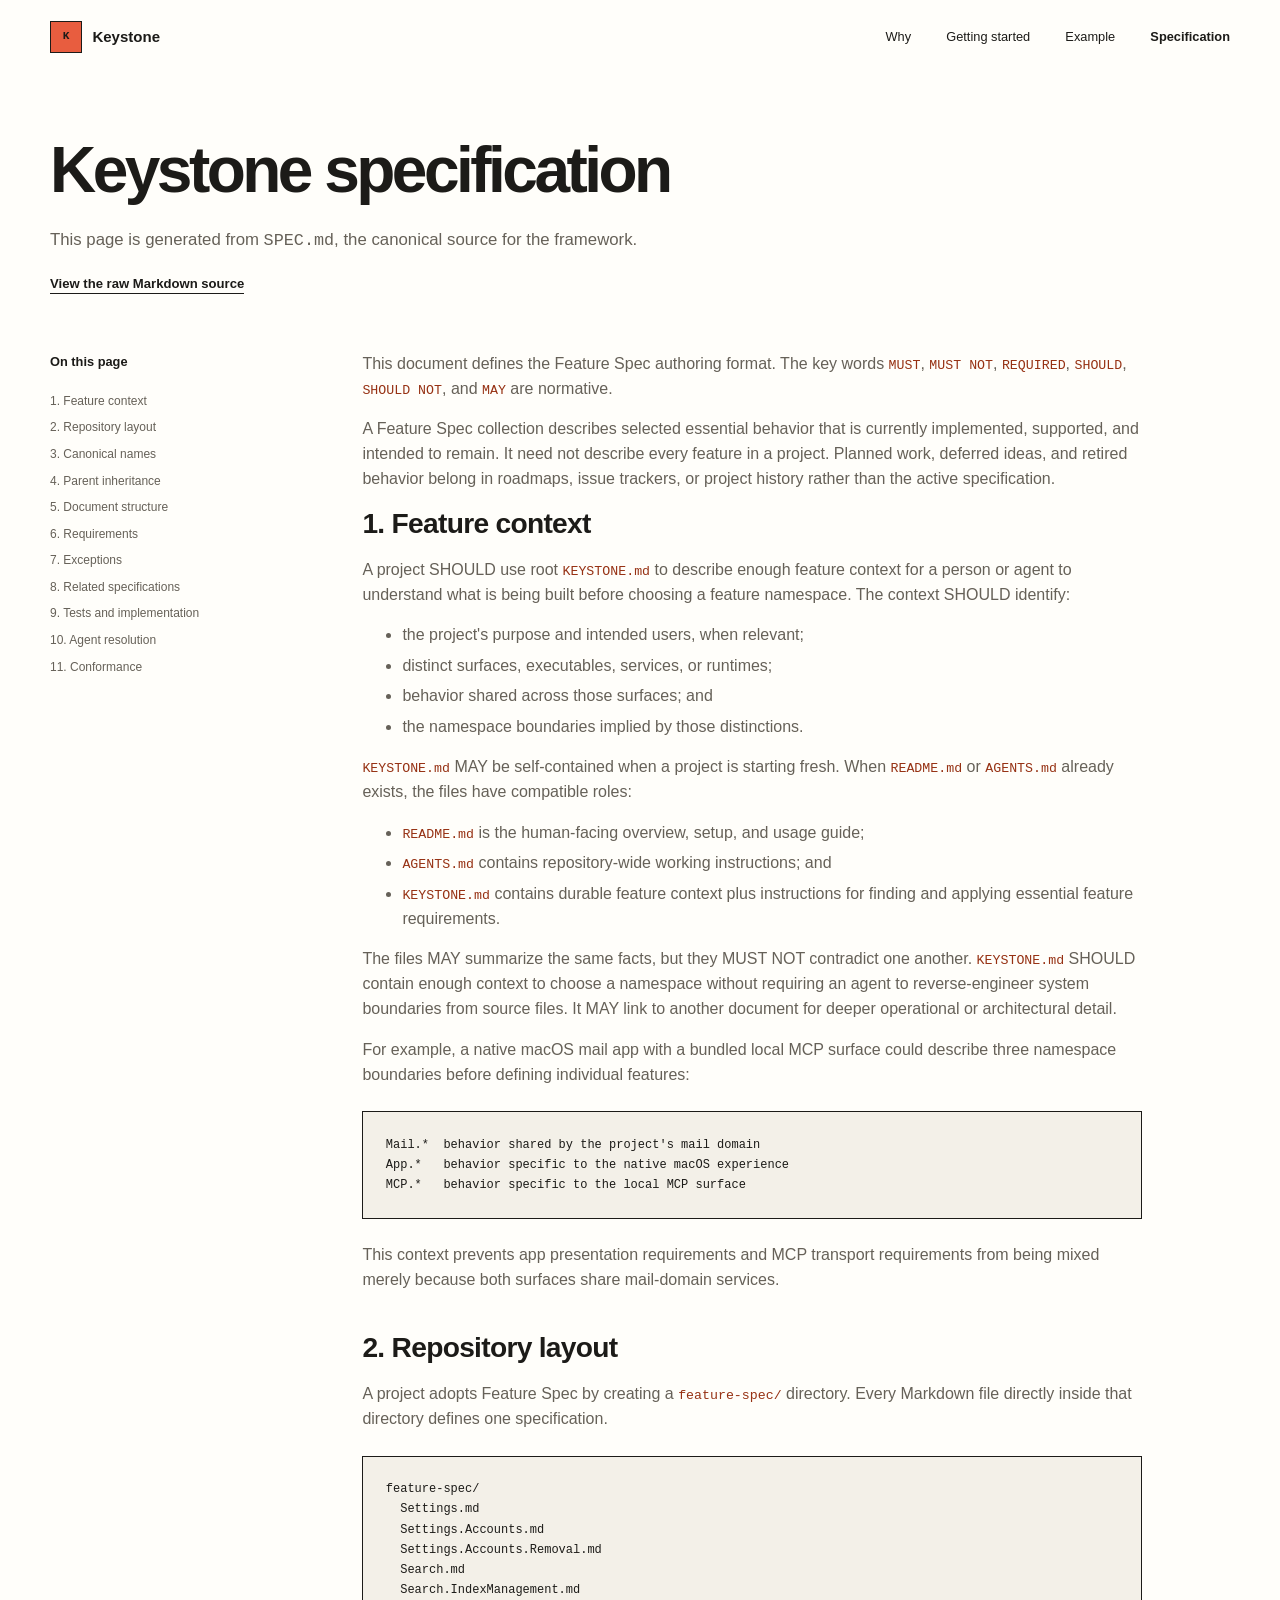
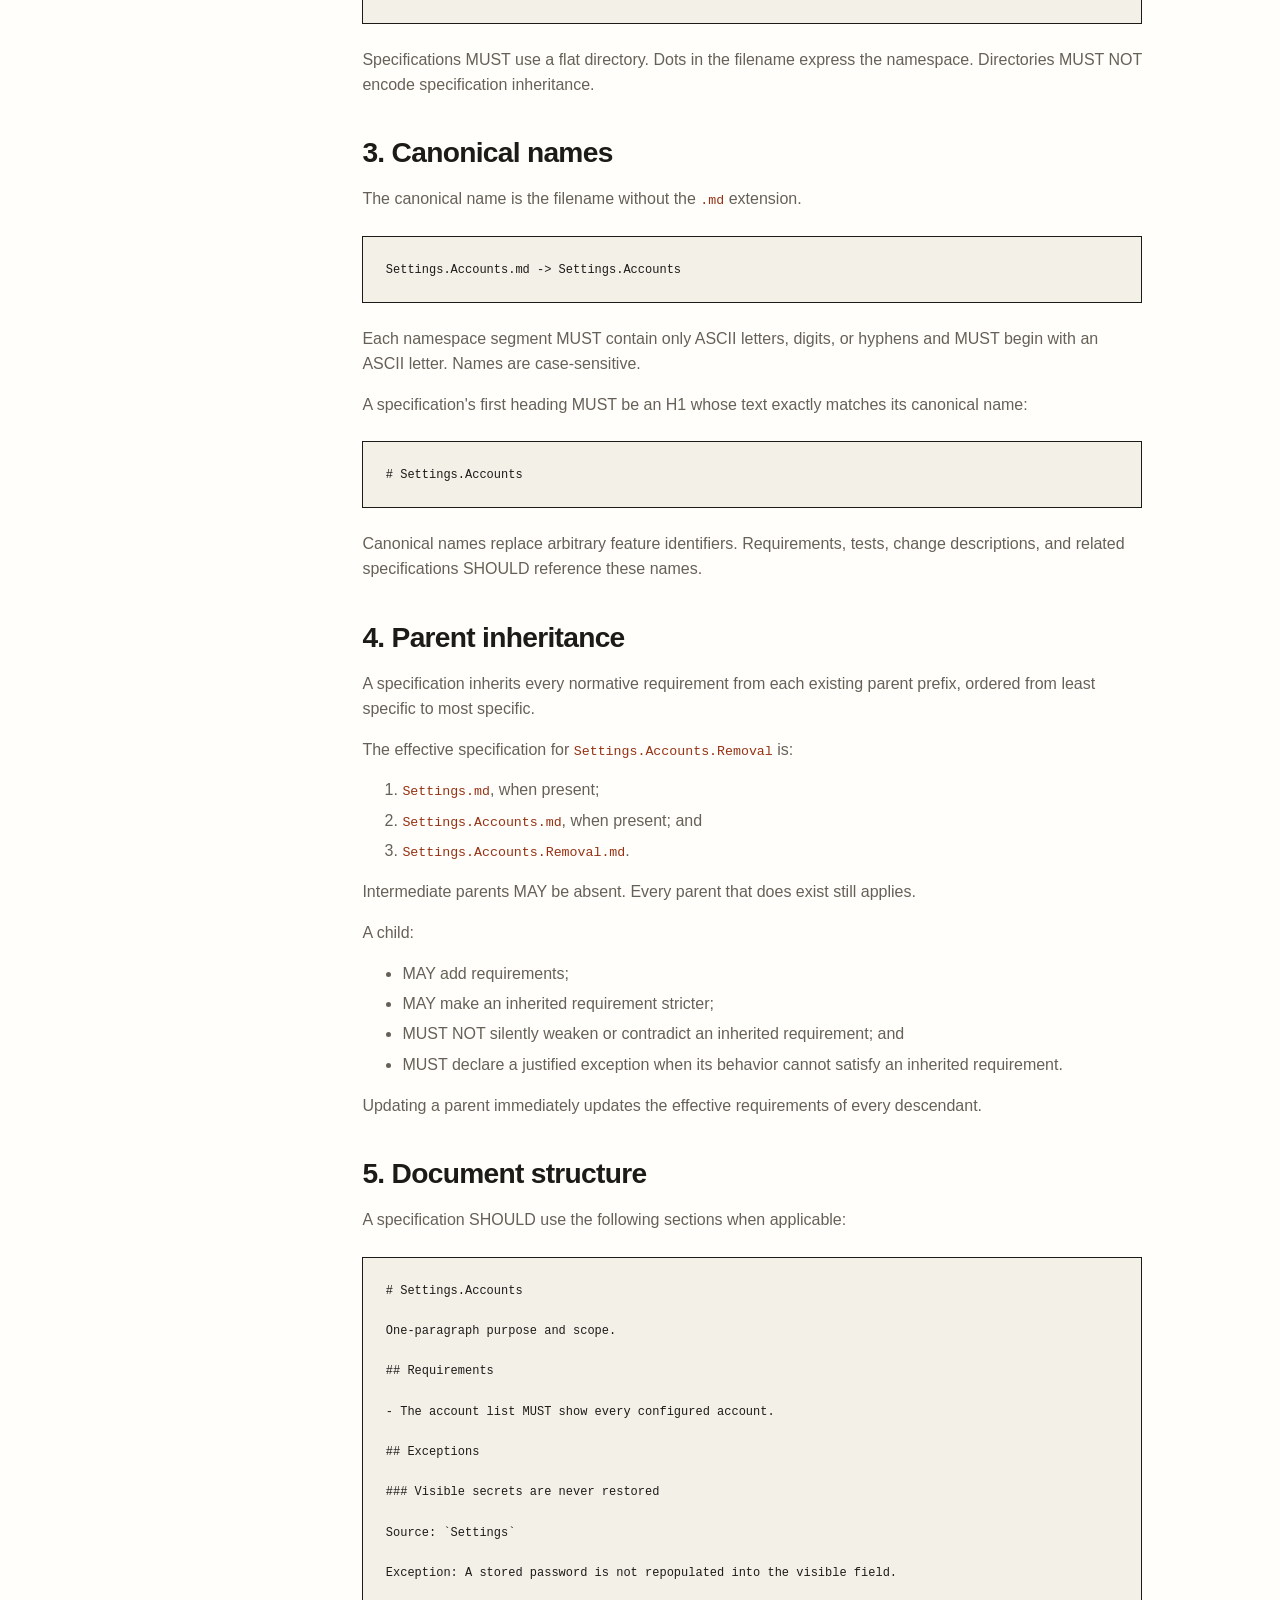
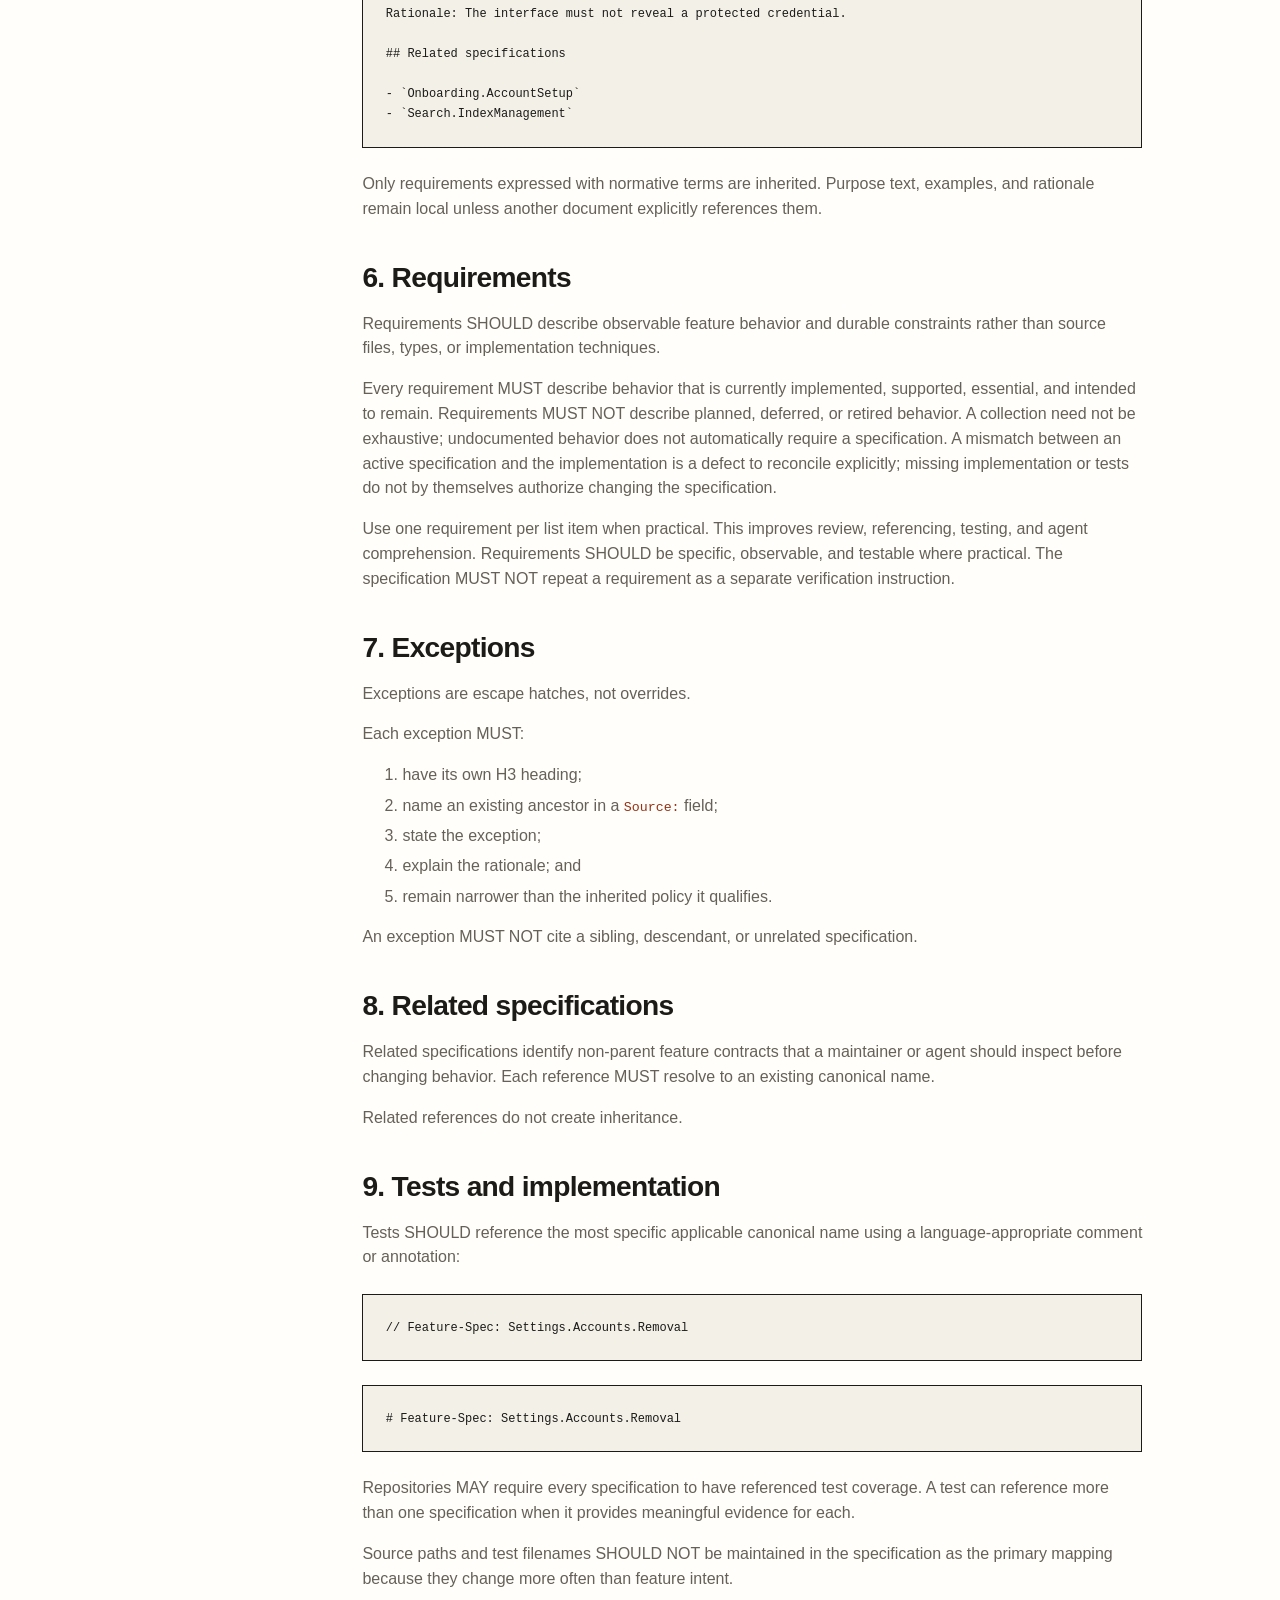
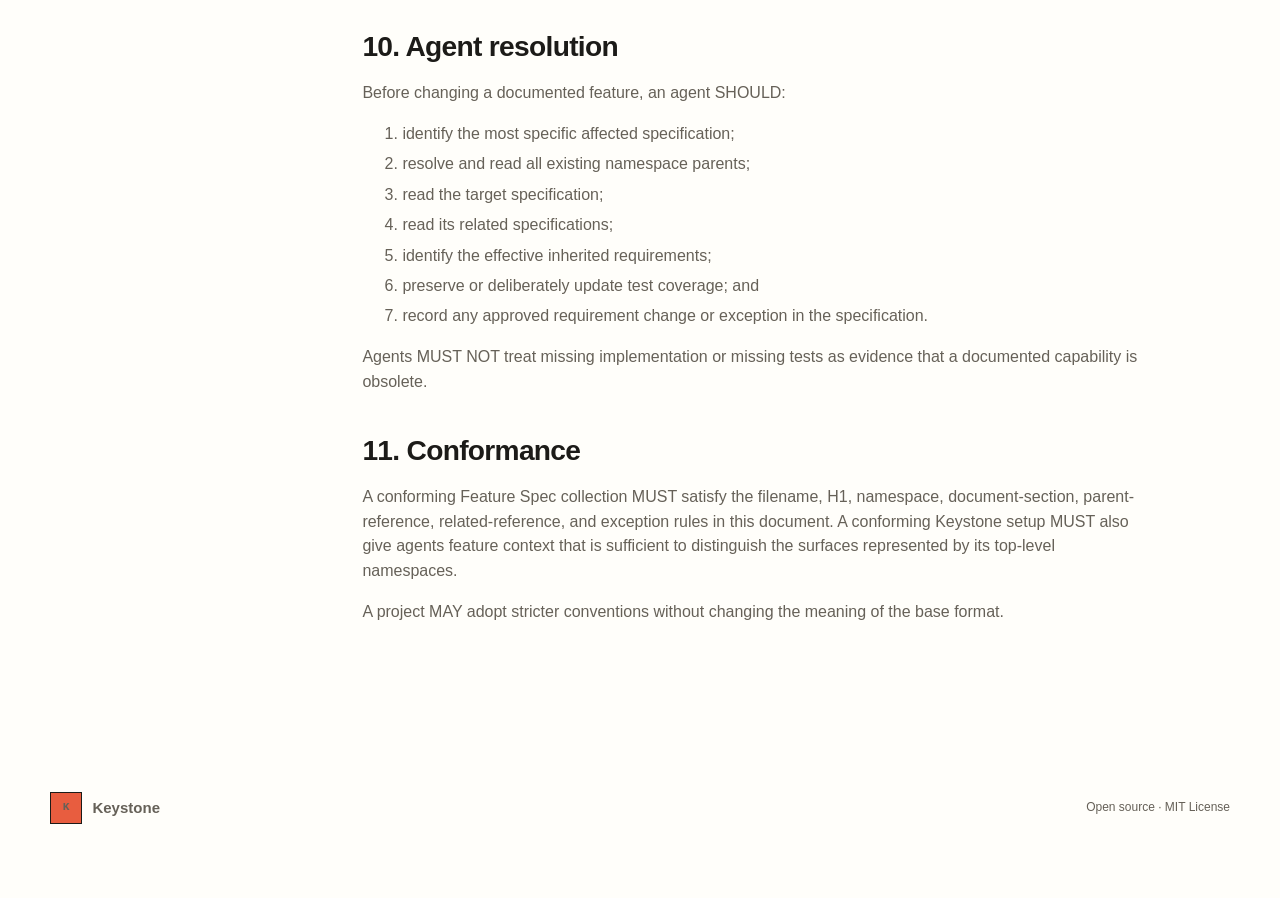
==== site/specification.html @ 93ba2b03 "feat(keystone): define essential feature contracts - Add Keystone guidance, feature context, and a s" ====
<!-- Generated from SPEC.md by scripts/render_specification.py. -->
<!doctype html>
<html lang="en">
  <head>
    <meta charset="utf-8">
    <meta name="viewport" content="width=device-width, initial-scale=1">
    <meta name="description" content="The Keystone feature specification framework, rendered for the web.">
    <meta name="theme-color" content="#fffefa">
    <title>Keystone specification</title>
    <link rel="stylesheet" href="styles.css?rev=20260720-17">
  </head>
  <body class="specification-page">
    <a class="skip-link" href="#main">Skip to content</a>

    <header class="site-header">
      <a class="wordmark" href="index.html#top" aria-label="Keystone home">
        <span class="wordmark-mark" aria-hidden="true">K</span>
        <span>Keystone</span>
      </a>
      <nav aria-label="Primary navigation">
        <a href="index.html#why">Why</a>
        <a href="index.html#start">Getting started</a>
        <a href="index.html#feature-example">Example</a>
        <a class="spec-link" aria-current="page" href="#main">Specification</a>
      </nav>
    </header>

    <main class="specification-main" id="main">
      <header class="specification-intro">
        <h1>Keystone specification</h1>
        <p>This page is generated from <code>SPEC.md</code>, the canonical source for the framework.</p>
        <a class="text-link" href="../SPEC.md">View the raw Markdown source</a>
      </header>

      <div class="specification-layout">
        <aside class="specification-toc" aria-label="Specification contents">
          <strong>On this page</strong>
          <ol>
            <li><a href="#1-feature-context">1. Feature context</a></li>
            <li><a href="#2-repository-layout">2. Repository layout</a></li>
            <li><a href="#3-canonical-names">3. Canonical names</a></li>
            <li><a href="#4-parent-inheritance">4. Parent inheritance</a></li>
            <li><a href="#5-document-structure">5. Document structure</a></li>
            <li><a href="#6-requirements">6. Requirements</a></li>
            <li><a href="#7-exceptions">7. Exceptions</a></li>
            <li><a href="#8-related-specifications">8. Related specifications</a></li>
            <li><a href="#9-tests-and-implementation">9. Tests and implementation</a></li>
            <li><a href="#10-agent-resolution">10. Agent resolution</a></li>
            <li><a href="#11-conformance">11. Conformance</a></li>
          </ol>
        </aside>

        <article class="specification-article">
          <p>This document defines the Feature Spec authoring format. The key words <code>MUST</code>, <code>MUST NOT</code>, <code>REQUIRED</code>, <code>SHOULD</code>, <code>SHOULD NOT</code>, and <code>MAY</code> are normative.</p>
          <p>A Feature Spec collection describes selected essential behavior that is currently implemented, supported, and intended to remain. It need not describe every feature in a project. Planned work, deferred ideas, and retired behavior belong in roadmaps, issue trackers, or project history rather than the active specification.</p>
          <section id="1-feature-context">
          <h2>1. Feature context</h2>
          <p>A project SHOULD use root <code>KEYSTONE.md</code> to describe enough feature context for a person or agent to understand what is being built before choosing a feature namespace. The context SHOULD identify:</p>
          <ul>
            <li>the project&#x27;s purpose and intended users, when relevant;</li>
            <li>distinct surfaces, executables, services, or runtimes;</li>
            <li>behavior shared across those surfaces; and</li>
            <li>the namespace boundaries implied by those distinctions.</li>
          </ul>
          <p><code>KEYSTONE.md</code> MAY be self-contained when a project is starting fresh. When <code>README.md</code> or <code>AGENTS.md</code> already exists, the files have compatible roles:</p>
          <ul>
            <li><code>README.md</code> is the human-facing overview, setup, and usage guide;</li>
            <li><code>AGENTS.md</code> contains repository-wide working instructions; and</li>
            <li><code>KEYSTONE.md</code> contains durable feature context plus instructions for finding and applying essential feature requirements.</li>
          </ul>
          <p>The files MAY summarize the same facts, but they MUST NOT contradict one another. <code>KEYSTONE.md</code> SHOULD contain enough context to choose a namespace without requiring an agent to reverse-engineer system boundaries from source files. It MAY link to another document for deeper operational or architectural detail.</p>
          <p>For example, a native macOS mail app with a bundled local MCP surface could describe three namespace boundaries before defining individual features:</p>
          <pre><code>Mail.*  behavior shared by the project&#x27;s mail domain
App.*   behavior specific to the native macOS experience
MCP.*   behavior specific to the local MCP surface</code></pre>
          <p>This context prevents app presentation requirements and MCP transport requirements from being mixed merely because both surfaces share mail-domain services.</p>
          </section>
          <section id="2-repository-layout">
          <h2>2. Repository layout</h2>
          <p>A project adopts Feature Spec by creating a <code>feature-spec/</code> directory. Every Markdown file directly inside that directory defines one specification.</p>
          <pre><code>feature-spec/
  Settings.md
  Settings.Accounts.md
  Settings.Accounts.Removal.md
  Search.md
  Search.IndexManagement.md</code></pre>
          <p>Specifications MUST use a flat directory. Dots in the filename express the namespace. Directories MUST NOT encode specification inheritance.</p>
          </section>
          <section id="3-canonical-names">
          <h2>3. Canonical names</h2>
          <p>The canonical name is the filename without the <code>.md</code> extension.</p>
          <pre><code>Settings.Accounts.md -&gt; Settings.Accounts</code></pre>
          <p>Each namespace segment MUST contain only ASCII letters, digits, or hyphens and MUST begin with an ASCII letter. Names are case-sensitive.</p>
          <p>A specification&#x27;s first heading MUST be an H1 whose text exactly matches its canonical name:</p>
          <pre><code># Settings.Accounts</code></pre>
          <p>Canonical names replace arbitrary feature identifiers. Requirements, tests, change descriptions, and related specifications SHOULD reference these names.</p>
          </section>
          <section id="4-parent-inheritance">
          <h2>4. Parent inheritance</h2>
          <p>A specification inherits every normative requirement from each existing parent prefix, ordered from least specific to most specific.</p>
          <p>The effective specification for <code>Settings.Accounts.Removal</code> is:</p>
          <ol>
            <li><code>Settings.md</code>, when present;</li>
            <li><code>Settings.Accounts.md</code>, when present; and</li>
            <li><code>Settings.Accounts.Removal.md</code>.</li>
          </ol>
          <p>Intermediate parents MAY be absent. Every parent that does exist still applies.</p>
          <p>A child:</p>
          <ul>
            <li>MAY add requirements;</li>
            <li>MAY make an inherited requirement stricter;</li>
            <li>MUST NOT silently weaken or contradict an inherited requirement; and</li>
            <li>MUST declare a justified exception when its behavior cannot satisfy an inherited requirement.</li>
          </ul>
          <p>Updating a parent immediately updates the effective requirements of every descendant.</p>
          </section>
          <section id="5-document-structure">
          <h2>5. Document structure</h2>
          <p>A specification SHOULD use the following sections when applicable:</p>
          <pre><code># Settings.Accounts

One-paragraph purpose and scope.

## Requirements

- The account list MUST show every configured account.

## Exceptions

### Visible secrets are never restored

Source: `Settings`

Exception: A stored password is not repopulated into the visible field.

Rationale: The interface must not reveal a protected credential.

## Related specifications

- `Onboarding.AccountSetup`
- `Search.IndexManagement`</code></pre>
          <p>Only requirements expressed with normative terms are inherited. Purpose text, examples, and rationale remain local unless another document explicitly references them.</p>
          </section>
          <section id="6-requirements">
          <h2>6. Requirements</h2>
          <p>Requirements SHOULD describe observable feature behavior and durable constraints rather than source files, types, or implementation techniques.</p>
          <p>Every requirement MUST describe behavior that is currently implemented, supported, essential, and intended to remain. Requirements MUST NOT describe planned, deferred, or retired behavior. A collection need not be exhaustive; undocumented behavior does not automatically require a specification. A mismatch between an active specification and the implementation is a defect to reconcile explicitly; missing implementation or tests do not by themselves authorize changing the specification.</p>
          <p>Use one requirement per list item when practical. This improves review, referencing, testing, and agent comprehension. Requirements SHOULD be specific, observable, and testable where practical. The specification MUST NOT repeat a requirement as a separate verification instruction.</p>
          </section>
          <section id="7-exceptions">
          <h2>7. Exceptions</h2>
          <p>Exceptions are escape hatches, not overrides.</p>
          <p>Each exception MUST:</p>
          <ol>
            <li>have its own H3 heading;</li>
            <li>name an existing ancestor in a <code>Source:</code> field;</li>
            <li>state the exception;</li>
            <li>explain the rationale; and</li>
            <li>remain narrower than the inherited policy it qualifies.</li>
          </ol>
          <p>An exception MUST NOT cite a sibling, descendant, or unrelated specification.</p>
          </section>
          <section id="8-related-specifications">
          <h2>8. Related specifications</h2>
          <p>Related specifications identify non-parent feature contracts that a maintainer or agent should inspect before changing behavior. Each reference MUST resolve to an existing canonical name.</p>
          <p>Related references do not create inheritance.</p>
          </section>
          <section id="9-tests-and-implementation">
          <h2>9. Tests and implementation</h2>
          <p>Tests SHOULD reference the most specific applicable canonical name using a language-appropriate comment or annotation:</p>
          <pre><code>// Feature-Spec: Settings.Accounts.Removal</code></pre>
          <pre><code># Feature-Spec: Settings.Accounts.Removal</code></pre>
          <p>Repositories MAY require every specification to have referenced test coverage. A test can reference more than one specification when it provides meaningful evidence for each.</p>
          <p>Source paths and test filenames SHOULD NOT be maintained in the specification as the primary mapping because they change more often than feature intent.</p>
          </section>
          <section id="10-agent-resolution">
          <h2>10. Agent resolution</h2>
          <p>Before changing a documented feature, an agent SHOULD:</p>
          <ol>
            <li>identify the most specific affected specification;</li>
            <li>resolve and read all existing namespace parents;</li>
            <li>read the target specification;</li>
            <li>read its related specifications;</li>
            <li>identify the effective inherited requirements;</li>
            <li>preserve or deliberately update test coverage; and</li>
            <li>record any approved requirement change or exception in the specification.</li>
          </ol>
          <p>Agents MUST NOT treat missing implementation or missing tests as evidence that a documented capability is obsolete.</p>
          </section>
          <section id="11-conformance">
          <h2>11. Conformance</h2>
          <p>A conforming Feature Spec collection MUST satisfy the filename, H1, namespace, document-section, parent-reference, related-reference, and exception rules in this document. A conforming Keystone setup MUST also give agents feature context that is sufficient to distinguish the surfaces represented by its top-level namespaces.</p>
          <p>A project MAY adopt stricter conventions without changing the meaning of the base format.</p>
          </section>
        </article>
      </div>
    </main>

    <footer>
      <a class="wordmark" href="index.html#top">
        <span class="wordmark-mark" aria-hidden="true">K</span>
        <span>Keystone</span>
      </a>
      <p>Open source · MIT License</p>
    </footer>
  </body>
</html>
---- site/styles.css ----
:root {
  color-scheme: light;
  --ink: #1c1b18;
  --muted: #666158;
  --canvas: #fffefa;
  --subtle: #f3f0e8;
  --line: #d8d1c3;
  --clay: #e85d3f;
  --clay-dark: #963113;
  --clay-hover: #d94c36;
  --mono: "SFMono-Regular", Consolas, "Liberation Mono", monospace;
  --sans: Inter, ui-sans-serif, -apple-system, BlinkMacSystemFont, "Segoe UI", sans-serif;
}

* { box-sizing: border-box; }
html { scroll-behavior: smooth; scroll-padding-top: 84px; }
body { margin: 0; color: var(--ink); background: var(--canvas); font-family: var(--sans); line-height: 1.55; }
a { color: inherit; text-decoration: none; }
a:focus-visible { outline: 3px solid var(--clay); outline-offset: 4px; }
h1, h2, h3, p, figure { margin-top: 0; }

.skip-link { position: fixed; top: 10px; left: 10px; z-index: 100; padding: .7rem 1rem; color: white; background: var(--ink); transform: translateY(-160%); }
.skip-link:focus { transform: none; }

.site-header, main > section, footer { width: min(1180px, calc(100% - 48px)); margin-inline: auto; }
.site-header { min-height: 74px; display: flex; align-items: center; justify-content: space-between; }
.wordmark { display: inline-flex; align-items: center; gap: .65rem; font-size: .94rem; font-weight: 700; }
.wordmark em { color: var(--muted); font: 500 .7rem/1 var(--mono); font-style: normal; }
.wordmark-mark { width: 32px; height: 32px; display: grid; place-items: center; background: var(--clay); border: 1px solid var(--ink); font: 700 .7rem/1 var(--mono); }
nav { display: flex; align-items: center; gap: clamp(1rem, 2.8vw, 2.2rem); font-size: .8rem; }
nav a:hover { text-decoration: underline; text-underline-offset: 4px; }
.spec-link { font-weight: 700; }

.hero { min-height: 500px; padding-top: 4.5rem; padding-bottom: 3.5rem; }
.hero-heading h1 { max-width: 940px; margin-bottom: 3rem; font-size: clamp(2.65rem, 4.4vw, 4rem); line-height: 1.04; letter-spacing: -.05em; }
.hero-detail { display: grid; grid-template-columns: 1.05fr .95fr; gap: clamp(3rem, 8vw, 7rem); align-items: center; }
.hero-lede { max-width: 650px; margin-bottom: 0; color: var(--muted); font-size: clamp(1.05rem, 1.5vw, 1.25rem); }
.hero-actions { margin-top: 2rem; display: flex; align-items: center; gap: 1.4rem; flex-wrap: wrap; }
.button { min-height: 44px; display: inline-flex; align-items: center; padding: 0 1rem; border: 1px solid var(--ink); font-size: .82rem; font-weight: 700; }
.button-primary { background: var(--clay); }
.button-primary:hover { background: var(--clay-hover); }
.text-link { width: fit-content; padding-bottom: .12rem; border-bottom: 1px solid currentColor; font-size: .82rem; font-weight: 700; }
.text-link:hover { color: var(--clay-dark); }

.spec-example { margin: 0; border: 1px solid var(--ink); background: var(--subtle); }
.spec-example figcaption { min-height: 44px; display: flex; align-items: center; justify-content: space-between; gap: 1rem; padding: 0 1rem; border-bottom: 1px solid var(--line); color: var(--muted); font: .67rem/1.3 var(--mono); }
.spec-example pre { margin: 0; padding: 1.6rem; overflow-x: auto; background: white; }
.spec-example code { color: var(--ink); font: .73rem/1.75 var(--mono); }
.token-heading { color: var(--clay-dark); }

.guide-hero { width: min(900px, calc(100% - 48px)); margin: 0 auto; padding: 7rem 0; }
.guide-hero h1 { max-width: 780px; margin-bottom: 1.35rem; font-size: clamp(2.7rem, 5vw, 4.6rem); line-height: 1.02; letter-spacing: -.055em; }
.guide-hero > p:not(.eyebrow) { max-width: 680px; margin-bottom: 0; color: var(--muted); font-size: clamp(1.05rem, 1.5vw, 1.25rem); }
.eyebrow { margin-bottom: .9rem; color: var(--clay-dark); font: 700 .68rem/1.4 var(--mono); letter-spacing: .07em; text-transform: uppercase; }

.guide-page { background: #ece8df; }
.guide-page .site-header { width: 100%; min-height: 76px; padding-inline: max(24px, calc((100% - 1180px) / 2)); color: white; background: var(--ink); }
.guide-page .wordmark-mark { color: var(--ink); border-color: var(--clay); }
.guide-page .wordmark em { color: #b8b6af; }
.guide-page nav a[aria-current="page"] { padding: .42rem .65rem; color: var(--ink); background: var(--clay); text-decoration: none; }
.guide-page .guide-hero { width: 100%; max-width: none; min-height: 350px; padding: 4.5rem max(24px, calc((100% - 900px) / 2)); color: white; background: var(--ink); }
.guide-page .guide-hero h1 { max-width: 820px; }
.guide-page .guide-hero > p:not(.eyebrow) { color: #d2d0c9; }
.guide-page .guide-hero .eyebrow { color: var(--clay); }
.guide-page .guide-hero .button-primary { color: var(--ink); border-color: var(--clay); }
.guide-page .guide-hero .text-link { color: white; }
.guide-page .guide-hero .text-link:hover { color: var(--clay); }
.guide-page .section { width: min(1180px, calc(100% - 48px)); }
.guide-page .guide-section .section-intro h2 { color: #25241f; }
.guide-page footer { width: 100%; padding-inline: max(24px, calc((100% - 1180px) / 2)); color: #c7c6c0; background: var(--ink); }
.guide-page footer .wordmark { color: white; }

.section { display: grid; grid-template-columns: minmax(240px, .78fr) minmax(0, 1.22fr); gap: clamp(3rem, 9vw, 9rem); padding-top: 3.5rem; padding-bottom: 3.5rem; }
.section-intro h2 { max-width: 660px; margin-bottom: 1.2rem; font-size: clamp(2rem, 3.5vw, 3.35rem); line-height: 1.08; letter-spacing: -.045em; }
.section-intro > p:last-child { max-width: 600px; color: var(--muted); }
.comparison { margin-top: 2.5rem; border-top: 1px solid var(--ink); }
.comparison > div { display: grid; grid-template-columns: 145px 1fr; gap: 1.2rem; padding: 1.2rem 0; border-bottom: 1px solid var(--line); }
.comparison > div:last-child { border-bottom-color: var(--ink); }
.comparison-label { color: var(--muted); font: .68rem/1.5 var(--mono); text-transform: uppercase; }
.comparison strong { font-size: .98rem; }
.hero-comparison { margin-top: 2rem; }

.workflow-section { display: block; }
.workflow-section .section-intro { display: grid; grid-template-columns: .78fr 1.22fr; gap: clamp(3rem, 9vw, 9rem); }
.workflow { margin: 4rem 0 0; padding: 0; border-top: 1px solid var(--ink); list-style: none; }
.workflow li { display: grid; grid-template-columns: 160px minmax(0, 1fr); gap: 1.5rem; align-items: baseline; padding: 1.4rem 0; border-bottom: 1px solid var(--line); }
.workflow li:last-child { border-bottom-color: var(--ink); }
.workflow li div { display: contents; }
.workflow strong { font-size: .94rem; }
.workflow p { margin: 0; color: var(--muted); font-size: .9rem; }
.section-actions { margin-top: 2.5rem; display: flex; align-items: center; gap: 1.4rem; flex-wrap: wrap; }

.guide-section.section { display: block; }
.section-heading h2 { max-width: 920px; margin-bottom: 2.75rem; font-size: clamp(2rem, 3.5vw, 3.35rem); line-height: 1.08; letter-spacing: -.045em; }
.section-heading code { color: var(--clay-dark); font: 700 .78em/1.5 var(--mono); overflow-wrap: anywhere; }
.section-detail { display: grid; grid-template-columns: minmax(240px, .78fr) minmax(0, 1.22fr); gap: clamp(3rem, 9vw, 9rem); align-items: start; }
.detail-copy { max-width: 520px; color: var(--muted); }
.detail-copy code { color: var(--clay-dark); font: 700 .78em/1.5 var(--mono); overflow-wrap: anywhere; }
.spec-sample { min-width: 0; align-self: start; border: 1px solid var(--ink); background: white; }
.sample-toolbar { min-height: 44px; display: flex; align-items: center; justify-content: space-between; gap: 1rem; padding: 0 1rem; color: var(--muted); border-bottom: 1px solid var(--line); font: .67rem/1.3 var(--mono); }
.spec-sample pre { margin: 0; padding: 1.6rem; overflow-x: auto; background: var(--subtle); }
.spec-sample code { color: var(--ink); font: .73rem/1.75 var(--mono); }
.tall-sample pre { max-height: 430px; overflow: auto; }
.section-intro code { color: var(--clay-dark); font: 700 .78em/1.5 var(--mono); overflow-wrap: anywhere; }
.onboarding-section { display: block; padding-top: 3.5rem; padding-bottom: 3.5rem; }
.onboarding-intro h2 { max-width: 920px; margin: 0; font-size: clamp(2rem, 3.5vw, 3.35rem); line-height: 1.08; letter-spacing: -.045em; }
.onboarding-intro > p:last-child { max-width: 760px; margin: 1.25rem 0 0; color: var(--muted); font-size: 1rem; }
.onboarding-grid { min-width: 0; display: grid; grid-template-columns: minmax(0, 1fr) minmax(300px, 1fr); gap: 1rem; margin-top: 3rem; align-items: stretch; }
.copy-card { min-width: 0; border: 1px solid var(--ink); background: white; }
.copy-card-heading { min-height: 74px; display: flex; align-items: center; justify-content: space-between; gap: 1rem; padding: 1rem 1.2rem; border-bottom: 1px solid var(--line); }
.copy-card h3 { margin: .2rem 0 0; font-size: 1rem; line-height: 1.3; }
.step-label { color: var(--muted); font: .65rem/1.3 var(--mono); text-transform: uppercase; }
.copy-link-button { color: var(--ink); background: white; font-family: var(--sans); cursor: pointer; }
.copy-link-button:hover { color: var(--clay-dark); border-color: var(--clay-dark); }
.copy-link-button:focus-visible { outline: 3px solid var(--clay); outline-offset: 3px; }
.copy-code { margin: 0; padding: 1.25rem; color: var(--ink); background: var(--subtle); white-space: pre-wrap; overflow-wrap: anywhere; word-break: break-word; }
.copy-card code { font: .72rem/1.7 var(--mono); }
.prompt-file-actions { display: flex; align-items: center; gap: .75rem; flex-wrap: wrap; padding: 1.35rem 1.2rem; border-bottom: 1px solid var(--line); }
.prompt-file-actions .button-primary { gap: .7rem; }
.prompt-file-actions .button-primary span { font-size: 1rem; }
.prompt-file-note { margin: 0; padding: 1.2rem; color: var(--muted); font-size: .86rem; }
.prompt-file-note code { color: var(--clay-dark); font-weight: 700; }
.project-card { border: 1px solid var(--ink); background: var(--ink); color: white; }
.project-card-heading { display: grid; gap: .3rem; padding: 1rem 1.2rem; border-bottom: 1px solid #4f4d47; }
.project-card .step-label { color: #b9b6ad; }
.project-tree { margin: 0; padding: 1.2rem; overflow-x: auto; color: white; background: var(--ink); white-space: pre; }
.project-tree code { font: .72rem/1.85 var(--mono); }
.copy-status { min-height: 1.3em; margin: .75rem 0 0; color: var(--muted); font-size: .75rem; }
.namespace-note-inline { margin-top: 1.5rem; color: var(--muted); font-size: .88rem; }
.namespace-note-inline strong { color: var(--ink); }
.namespace-note-inline code { font-size: .8em; }
.namespace-note { grid-column: 2; margin: -1.5rem 0 0; color: var(--muted); font-size: .88rem; }
.namespace-note strong { color: var(--ink); }
.namespace-note code { color: var(--clay-dark); font: 700 .72rem/1.5 var(--mono); overflow-wrap: anywhere; }
footer { min-height: 110px; display: flex; align-items: center; justify-content: space-between; gap: 2rem; color: var(--muted); font-size: .75rem; }
footer p { margin: 0; }

.specification-main { width: min(1180px, calc(100% - 48px)); margin-inline: auto; }
.specification-intro { max-width: 900px; padding: 4rem 0 2.5rem; }
.specification-intro h1 { margin-bottom: 1.5rem; font-size: clamp(2.8rem, 5vw, 4.8rem); line-height: 1.02; letter-spacing: -.055em; }
.specification-intro > p { max-width: 760px; color: var(--muted); font-size: 1.05rem; }
.specification-intro .text-link { margin-top: 1rem; }
.specification-layout { display: grid; grid-template-columns: 210px minmax(0, 780px); gap: clamp(3rem, 8vw, 7rem); align-items: start; padding: 1rem 0 7rem; }
.specification-toc { position: sticky; top: 2rem; }
.specification-toc > strong { display: block; margin-bottom: 1rem; font-size: .8rem; }
.specification-toc ol { margin: 0; padding: 0; color: var(--muted); font-size: .75rem; list-style: none; }
.specification-toc li { padding: .25rem 0; }
.specification-toc a:hover { color: var(--ink); text-decoration: underline; text-underline-offset: 3px; }
.specification-article { min-width: 0; }
.specification-article section { padding: 0; scroll-margin-top: 2rem; }
.specification-article section + section { padding-top: 0; border-top: 0; }
.specification-article section + section h2 { margin-top: 2.5rem; }
.specification-article h2 { margin-bottom: 1.1rem; font-size: clamp(1.4rem, 2.2vw, 1.9rem); line-height: 1.15; letter-spacing: -.025em; }
.specification-article h3 { margin-bottom: .85rem; font-size: clamp(1.05rem, 1.5vw, 1.25rem); line-height: 1.25; }
.specification-article p, .specification-article li { color: var(--muted); }
.specification-article strong { color: var(--ink); }
.specification-article code { color: var(--clay-dark); font: .83em/1.6 var(--mono); overflow-wrap: anywhere; }
.specification-article pre { margin: 1.5rem 0; padding: 1.4rem; overflow-x: auto; border: 1px solid var(--ink); background: var(--subtle); }
.specification-article pre code { color: var(--ink); font-size: .75rem; overflow-wrap: normal; }
.specification-article li + li { margin-top: .35rem; }

@media (max-width: 860px) {
  .section { grid-template-columns: 1fr; }
  .hero-detail { grid-template-columns: 1fr; }
  .hero { padding-top: 4.5rem; padding-bottom: 3.5rem; }
  .spec-example { max-width: 650px; }
  .workflow-section .section-intro { display: block; }
  .namespace-note { grid-column: 1; margin-top: -1rem; }
  .guide-hero { width: min(100% - 48px, 900px); }
  .guide-page .site-header, .guide-page footer { padding-inline: 24px; }
  .section-detail { grid-template-columns: 1fr; }
  .onboarding-grid { grid-template-columns: 1fr; }
  .specification-layout { grid-template-columns: 1fr; }
  .specification-toc { position: static; padding-bottom: 2.5rem; }
}

@media (max-width: 620px) {
  .site-header, main > section, footer { width: min(100% - 32px, 1180px); }
  .site-header { min-height: 64px; }
  nav a:not(.spec-link) { display: none; }
  .hero { min-height: auto; padding-top: 4rem; padding-bottom: 4rem; }
  .hero h1 { font-size: clamp(2.55rem, 12vw, 3.5rem); }
  .hero-actions { align-items: flex-start; flex-direction: column; }
  .spec-example figcaption span:last-child { display: none; }
  .spec-example pre { padding: 1.1rem; }
  .spec-example code { font-size: .62rem; }
  .section { gap: 2rem; padding-top: 3.25rem; padding-bottom: 3.25rem; }
  .copy-card-heading { align-items: flex-start; flex-direction: column; }
  .comparison > div { grid-template-columns: 1fr; gap: .35rem; }
  .workflow { margin-top: 2.5rem; }
  .workflow li { grid-template-columns: 1fr; gap: .25rem; }
  .workflow li div { display: block; }
  .workflow p { margin-top: .25rem; }
  .guide-hero { width: min(100% - 32px, 900px); padding-top: 4.5rem; padding-bottom: 4.5rem; }
  .guide-page .site-header, .guide-page footer { padding-inline: 16px; }
  .guide-page .guide-hero { min-height: 330px; width: 100%; padding: 4rem 16px; }
  .spec-sample pre { padding: 1.1rem; }
  .spec-sample code { font-size: .62rem; }
  footer { min-height: 130px; align-items: flex-start; justify-content: center; flex-direction: column; }
  .specification-main { width: min(100% - 32px, 1180px); }
  .specification-intro { padding-top: 3rem; padding-bottom: 2rem; }
  .specification-layout { padding-top: .75rem; padding-bottom: 4.5rem; }
}

@media (prefers-reduced-motion: reduce) {
  html { scroll-behavior: auto; }
}

@media (prefers-contrast: more) {
  :root { --muted: #3f433f; --line: #777d76; }
}
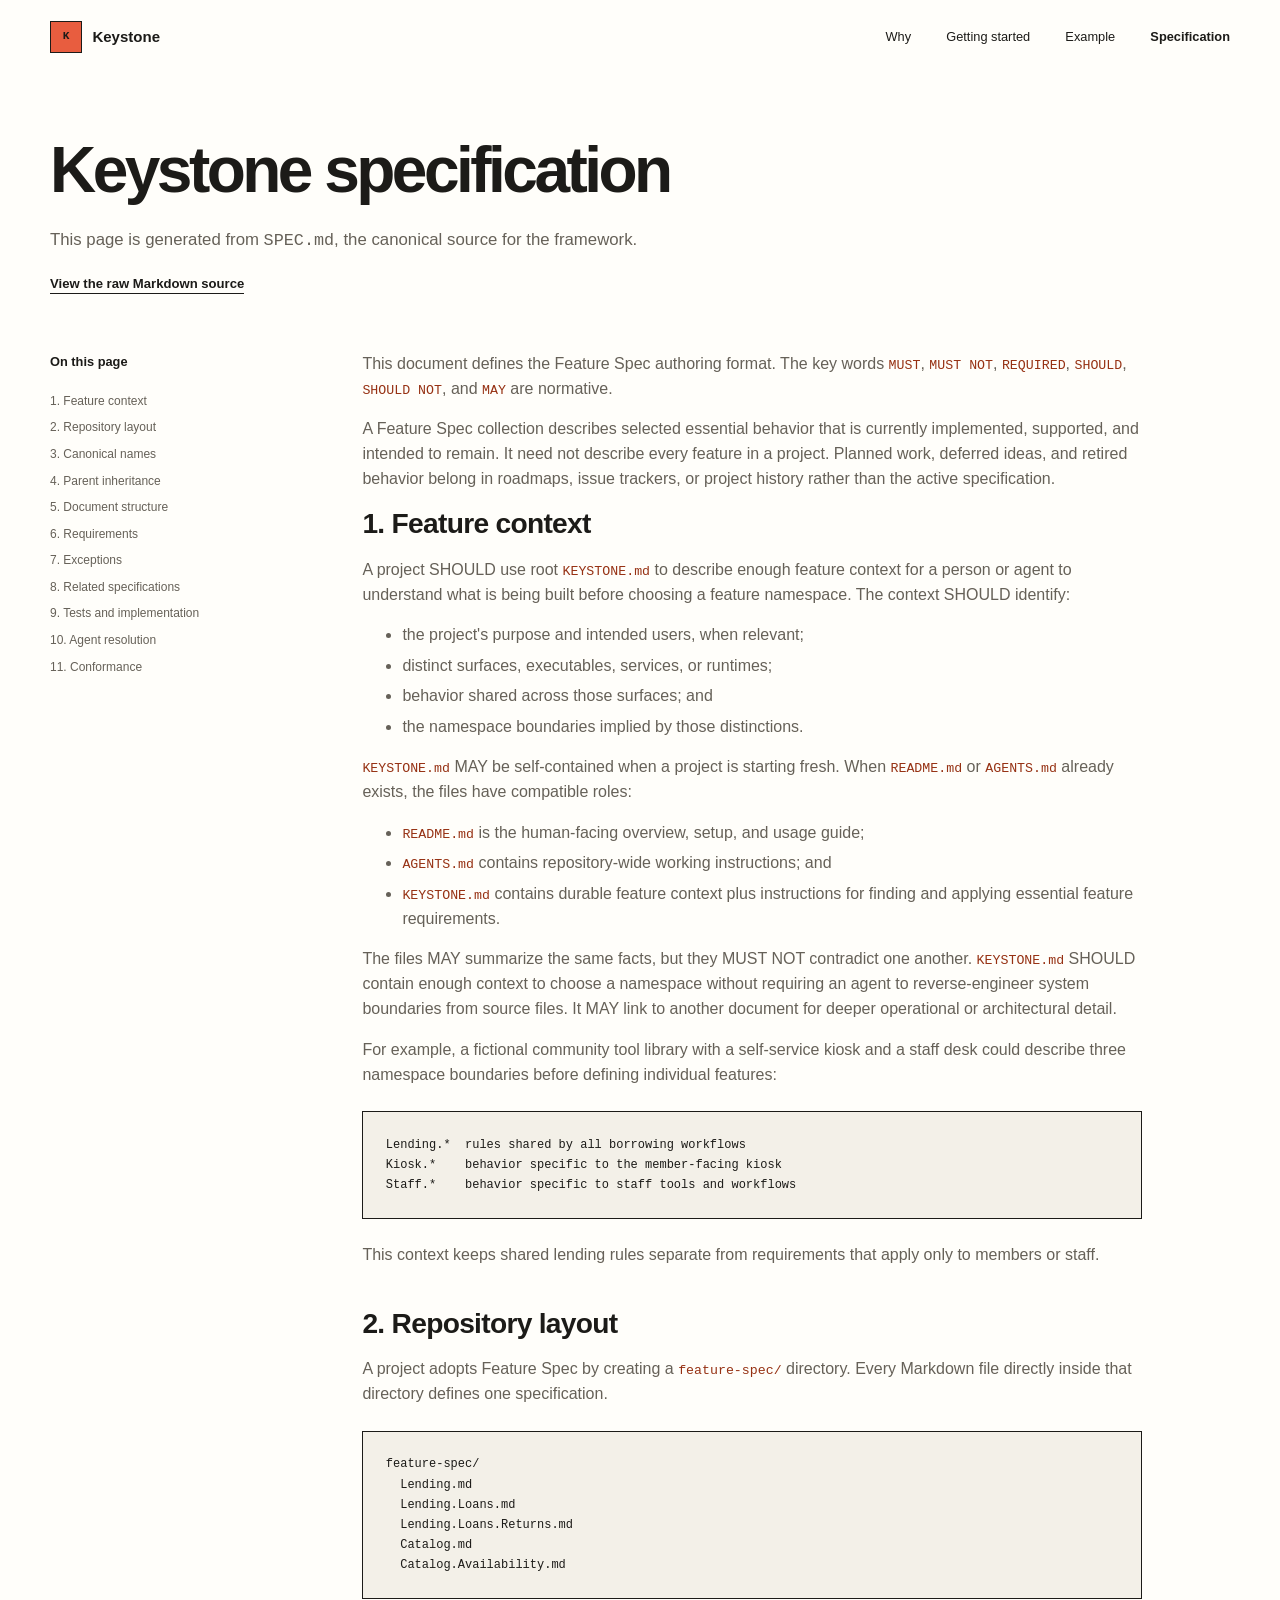
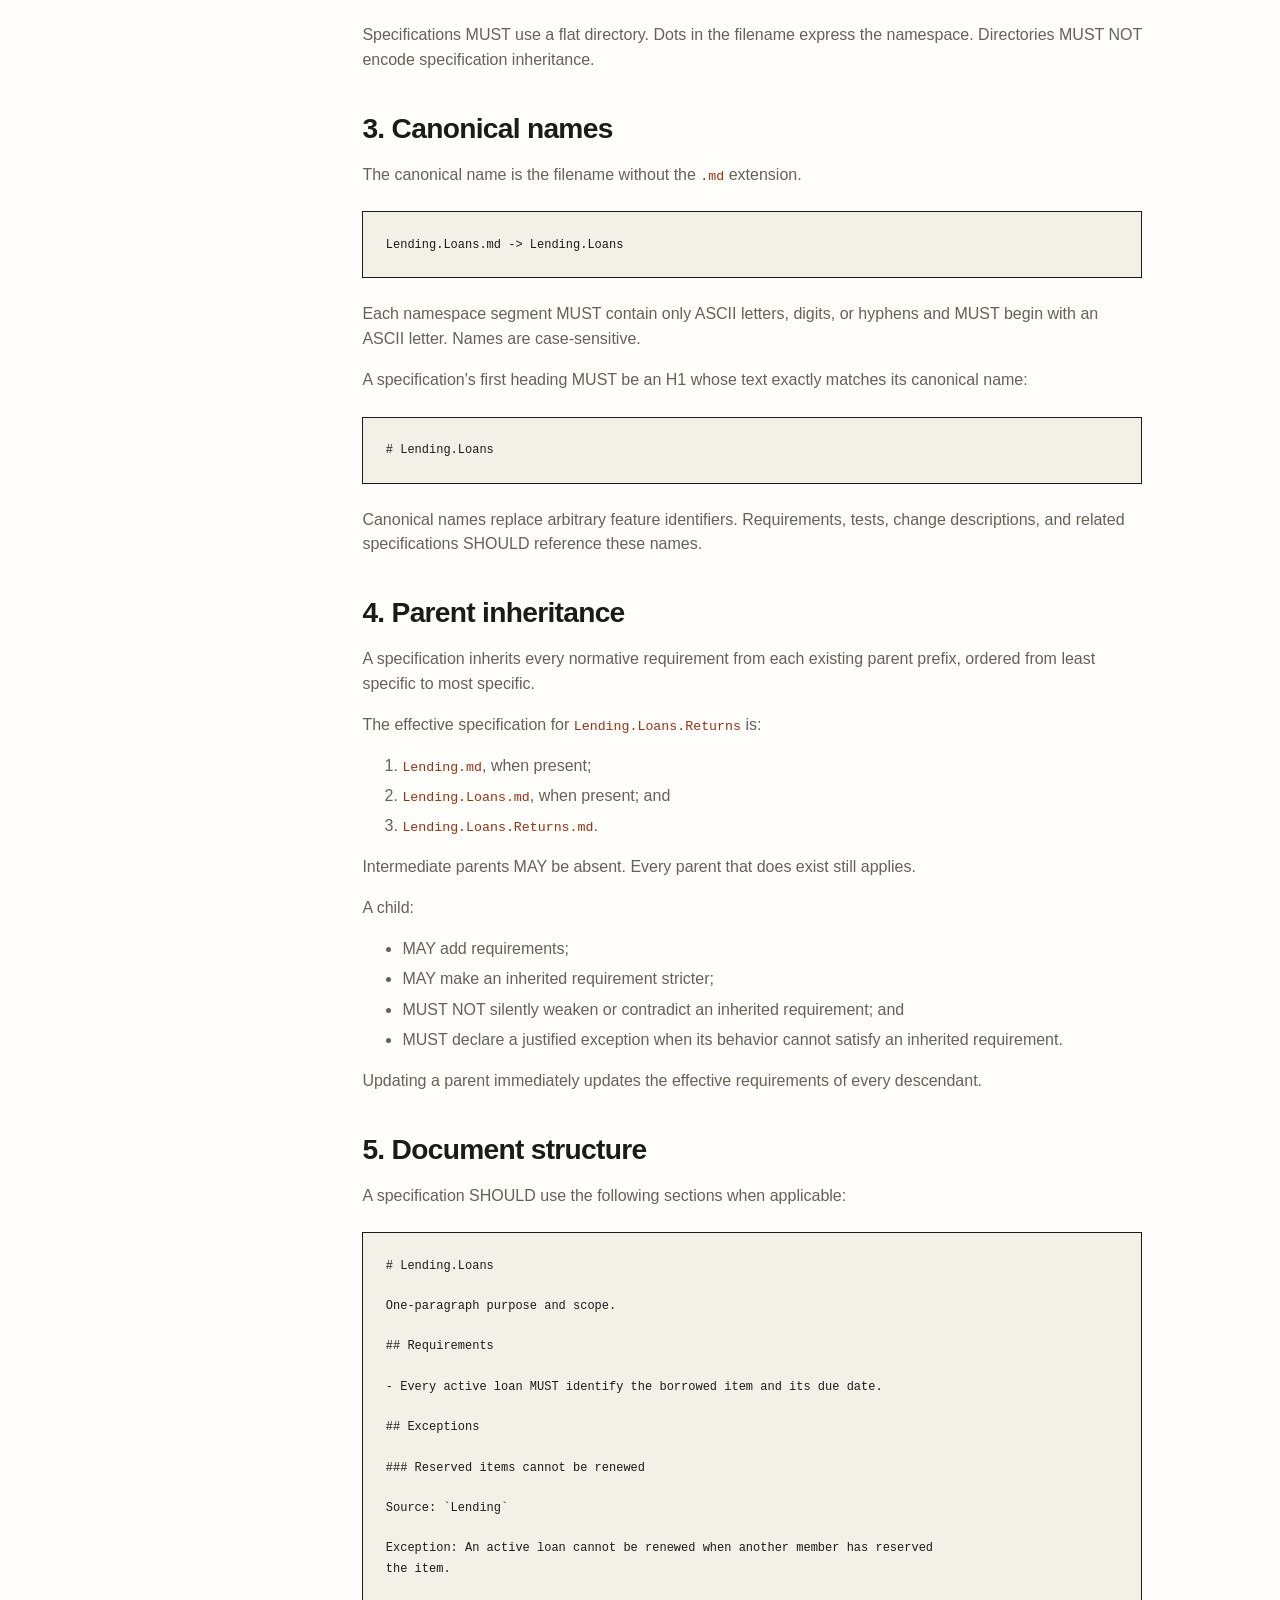
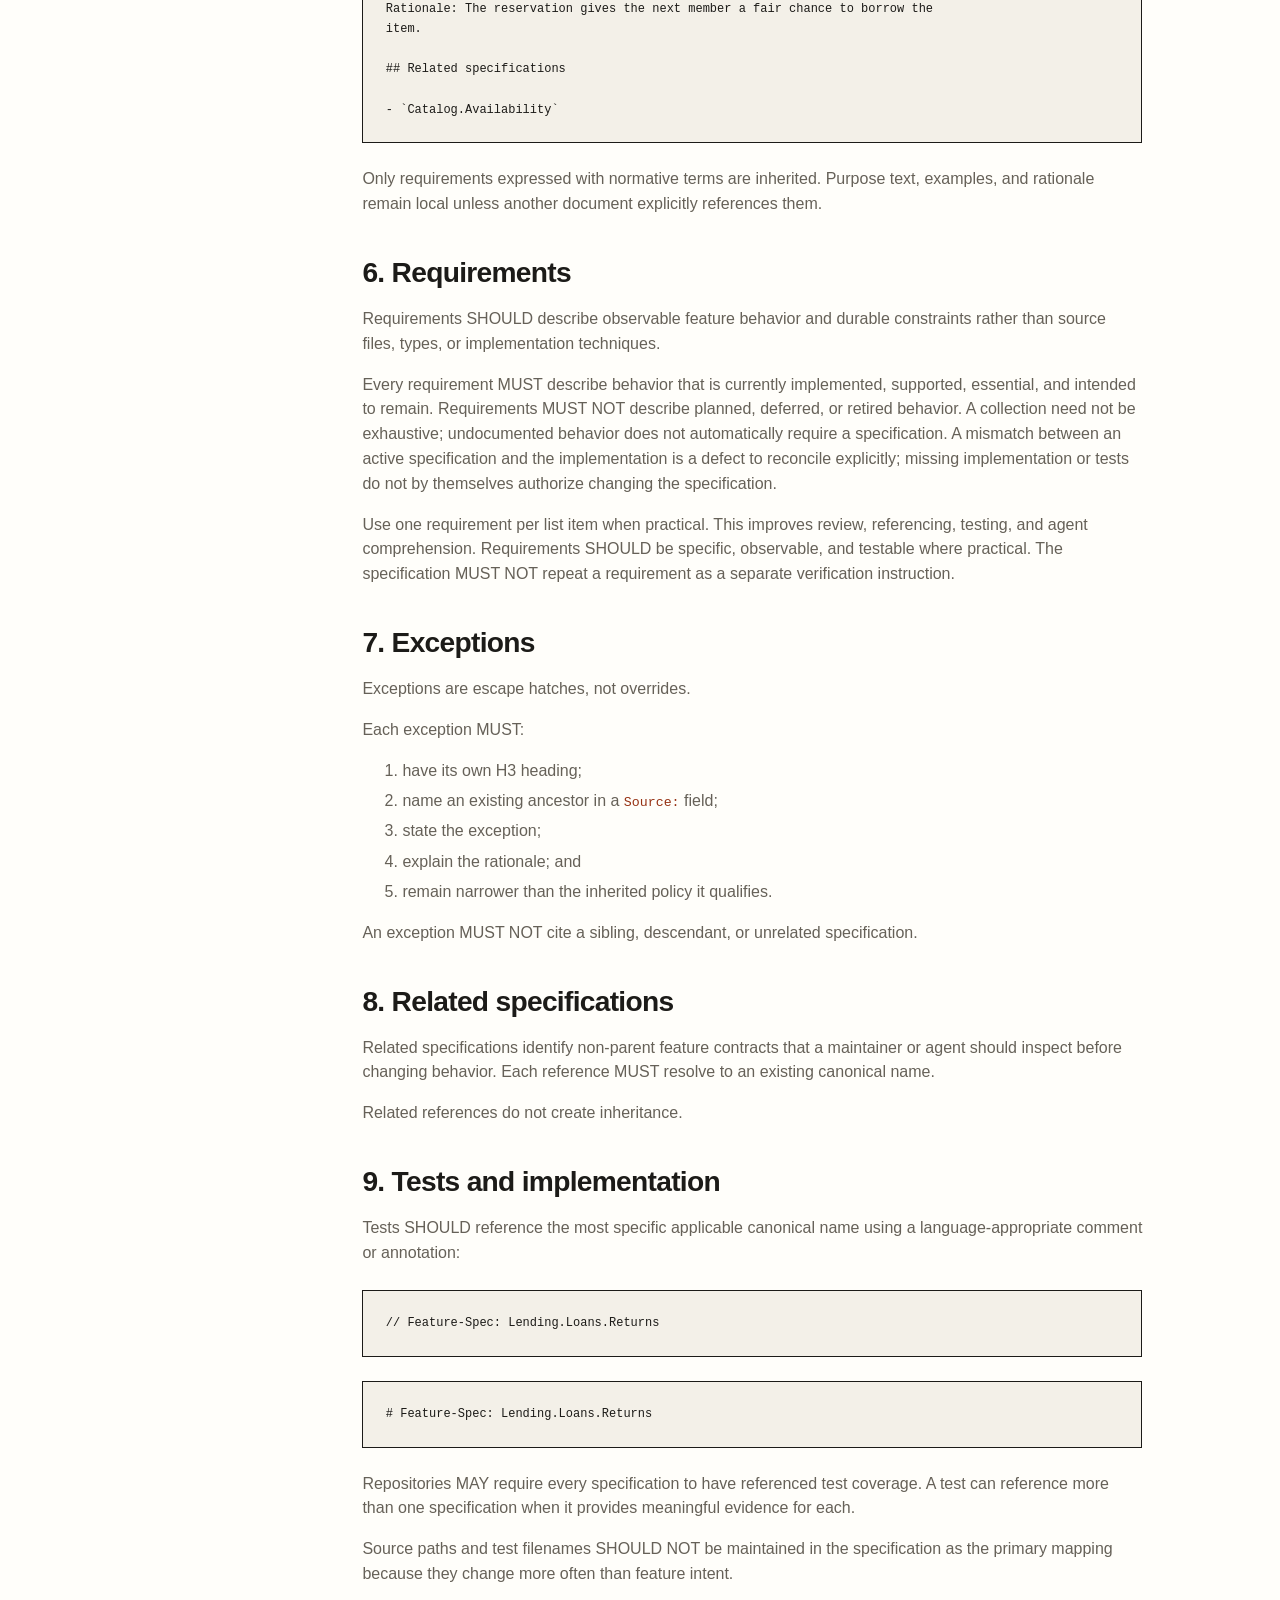
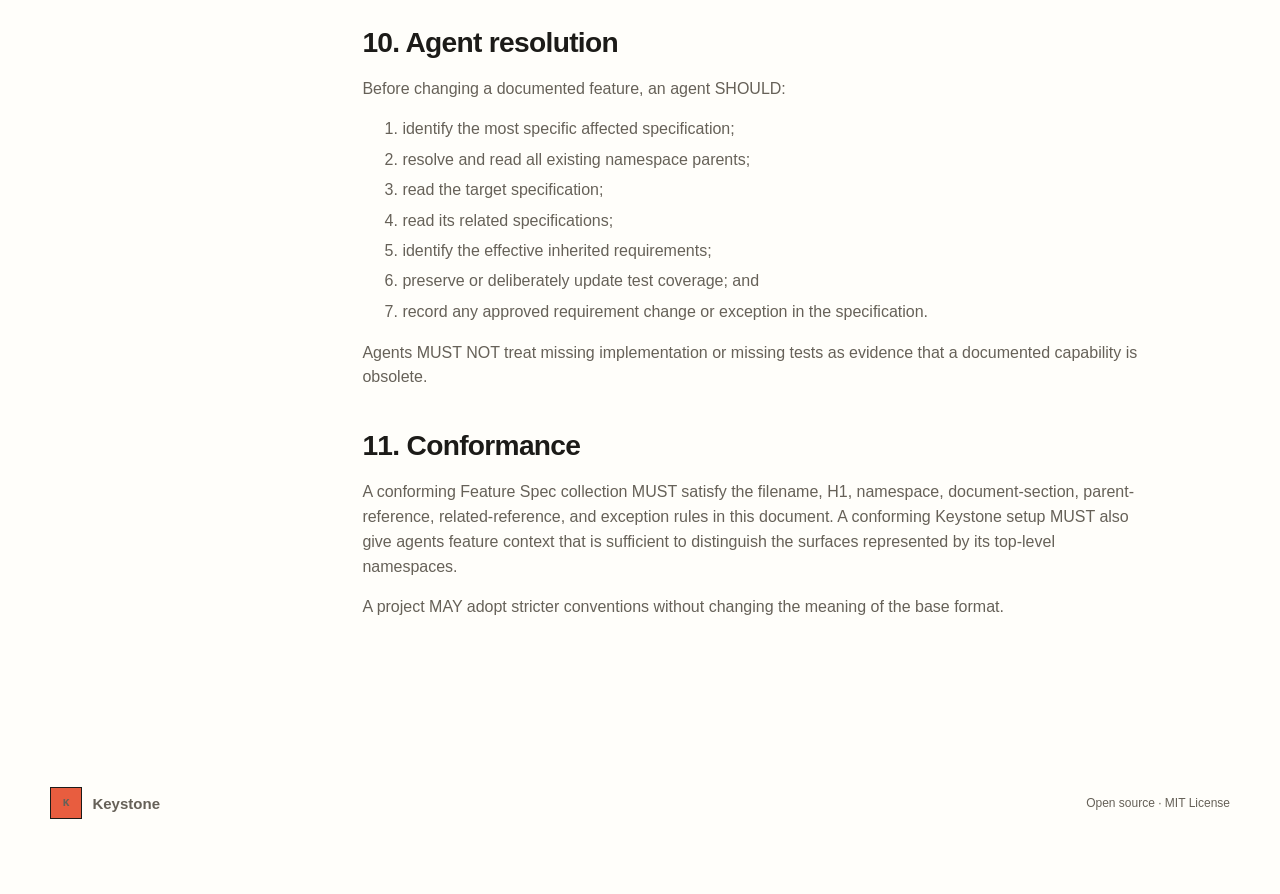
==== commit 3f45c7b4: "docs: Changes example to not reference cove" ====
--- a/site/specification.html
+++ b/site/specification.html
@@ -69,40 +69,40 @@
             <li><code>KEYSTONE.md</code> contains durable feature context plus instructions for finding and applying essential feature requirements.</li>
           </ul>
           <p>The files MAY summarize the same facts, but they MUST NOT contradict one another. <code>KEYSTONE.md</code> SHOULD contain enough context to choose a namespace without requiring an agent to reverse-engineer system boundaries from source files. It MAY link to another document for deeper operational or architectural detail.</p>
-          <p>For example, a native macOS mail app with a bundled local MCP surface could describe three namespace boundaries before defining individual features:</p>
-          <pre><code>Mail.*  behavior shared by the project&#x27;s mail domain
-App.*   behavior specific to the native macOS experience
-MCP.*   behavior specific to the local MCP surface</code></pre>
-          <p>This context prevents app presentation requirements and MCP transport requirements from being mixed merely because both surfaces share mail-domain services.</p>
+          <p>For example, a fictional community tool library with a self-service kiosk and a staff desk could describe three namespace boundaries before defining individual features:</p>
+          <pre><code>Lending.*  rules shared by all borrowing workflows
+Kiosk.*    behavior specific to the member-facing kiosk
+Staff.*    behavior specific to staff tools and workflows</code></pre>
+          <p>This context keeps shared lending rules separate from requirements that apply only to members or staff.</p>
           </section>
           <section id="2-repository-layout">
           <h2>2. Repository layout</h2>
           <p>A project adopts Feature Spec by creating a <code>feature-spec/</code> directory. Every Markdown file directly inside that directory defines one specification.</p>
           <pre><code>feature-spec/
-  Settings.md
-  Settings.Accounts.md
-  Settings.Accounts.Removal.md
-  Search.md
-  Search.IndexManagement.md</code></pre>
+  Lending.md
+  Lending.Loans.md
+  Lending.Loans.Returns.md
+  Catalog.md
+  Catalog.Availability.md</code></pre>
           <p>Specifications MUST use a flat directory. Dots in the filename express the namespace. Directories MUST NOT encode specification inheritance.</p>
           </section>
           <section id="3-canonical-names">
           <h2>3. Canonical names</h2>
           <p>The canonical name is the filename without the <code>.md</code> extension.</p>
-          <pre><code>Settings.Accounts.md -&gt; Settings.Accounts</code></pre>
+          <pre><code>Lending.Loans.md -&gt; Lending.Loans</code></pre>
           <p>Each namespace segment MUST contain only ASCII letters, digits, or hyphens and MUST begin with an ASCII letter. Names are case-sensitive.</p>
           <p>A specification&#x27;s first heading MUST be an H1 whose text exactly matches its canonical name:</p>
-          <pre><code># Settings.Accounts</code></pre>
+          <pre><code># Lending.Loans</code></pre>
           <p>Canonical names replace arbitrary feature identifiers. Requirements, tests, change descriptions, and related specifications SHOULD reference these names.</p>
           </section>
           <section id="4-parent-inheritance">
           <h2>4. Parent inheritance</h2>
           <p>A specification inherits every normative requirement from each existing parent prefix, ordered from least specific to most specific.</p>
-          <p>The effective specification for <code>Settings.Accounts.Removal</code> is:</p>
-          <ol>
-            <li><code>Settings.md</code>, when present;</li>
-            <li><code>Settings.Accounts.md</code>, when present; and</li>
-            <li><code>Settings.Accounts.Removal.md</code>.</li>
+          <p>The effective specification for <code>Lending.Loans.Returns</code> is:</p>
+          <ol>
+            <li><code>Lending.md</code>, when present;</li>
+            <li><code>Lending.Loans.md</code>, when present; and</li>
+            <li><code>Lending.Loans.Returns.md</code>.</li>
           </ol>
           <p>Intermediate parents MAY be absent. Every parent that does exist still applies.</p>
           <p>A child:</p>
@@ -117,28 +117,29 @@
           <section id="5-document-structure">
           <h2>5. Document structure</h2>
           <p>A specification SHOULD use the following sections when applicable:</p>
-          <pre><code># Settings.Accounts
+          <pre><code># Lending.Loans
 
 One-paragraph purpose and scope.
 
 ## Requirements
 
-- The account list MUST show every configured account.
+- Every active loan MUST identify the borrowed item and its due date.
 
 ## Exceptions
 
-### Visible secrets are never restored
-
-Source: `Settings`
-
-Exception: A stored password is not repopulated into the visible field.
-
-Rationale: The interface must not reveal a protected credential.
+### Reserved items cannot be renewed
+
+Source: `Lending`
+
+Exception: An active loan cannot be renewed when another member has reserved
+the item.
+
+Rationale: The reservation gives the next member a fair chance to borrow the
+item.
 
 ## Related specifications
 
-- `Onboarding.AccountSetup`
-- `Search.IndexManagement`</code></pre>
+- `Catalog.Availability`</code></pre>
           <p>Only requirements expressed with normative terms are inherited. Purpose text, examples, and rationale remain local unless another document explicitly references them.</p>
           </section>
           <section id="6-requirements">
@@ -168,8 +169,8 @@
           <section id="9-tests-and-implementation">
           <h2>9. Tests and implementation</h2>
           <p>Tests SHOULD reference the most specific applicable canonical name using a language-appropriate comment or annotation:</p>
-          <pre><code>// Feature-Spec: Settings.Accounts.Removal</code></pre>
-          <pre><code># Feature-Spec: Settings.Accounts.Removal</code></pre>
+          <pre><code>// Feature-Spec: Lending.Loans.Returns</code></pre>
+          <pre><code># Feature-Spec: Lending.Loans.Returns</code></pre>
           <p>Repositories MAY require every specification to have referenced test coverage. A test can reference more than one specification when it provides meaningful evidence for each.</p>
           <p>Source paths and test filenames SHOULD NOT be maintained in the specification as the primary mapping because they change more often than feature intent.</p>
           </section>
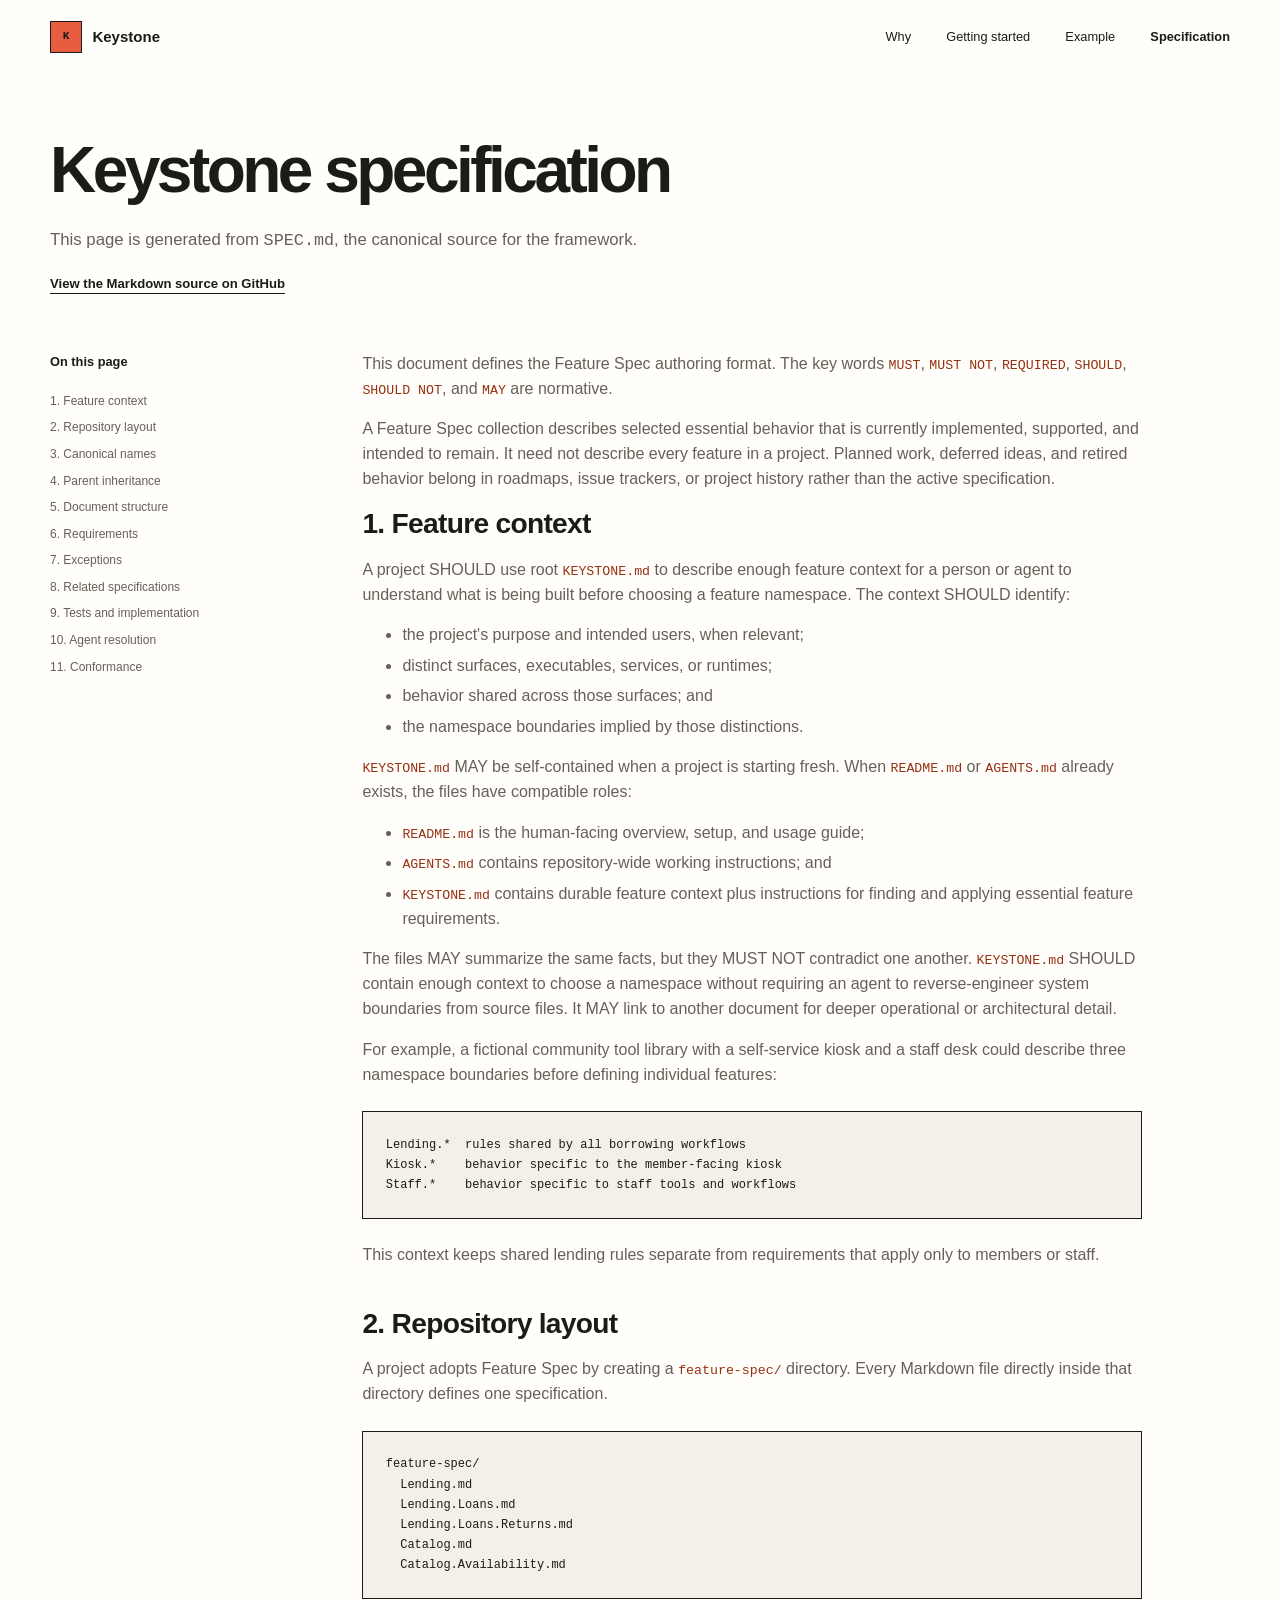
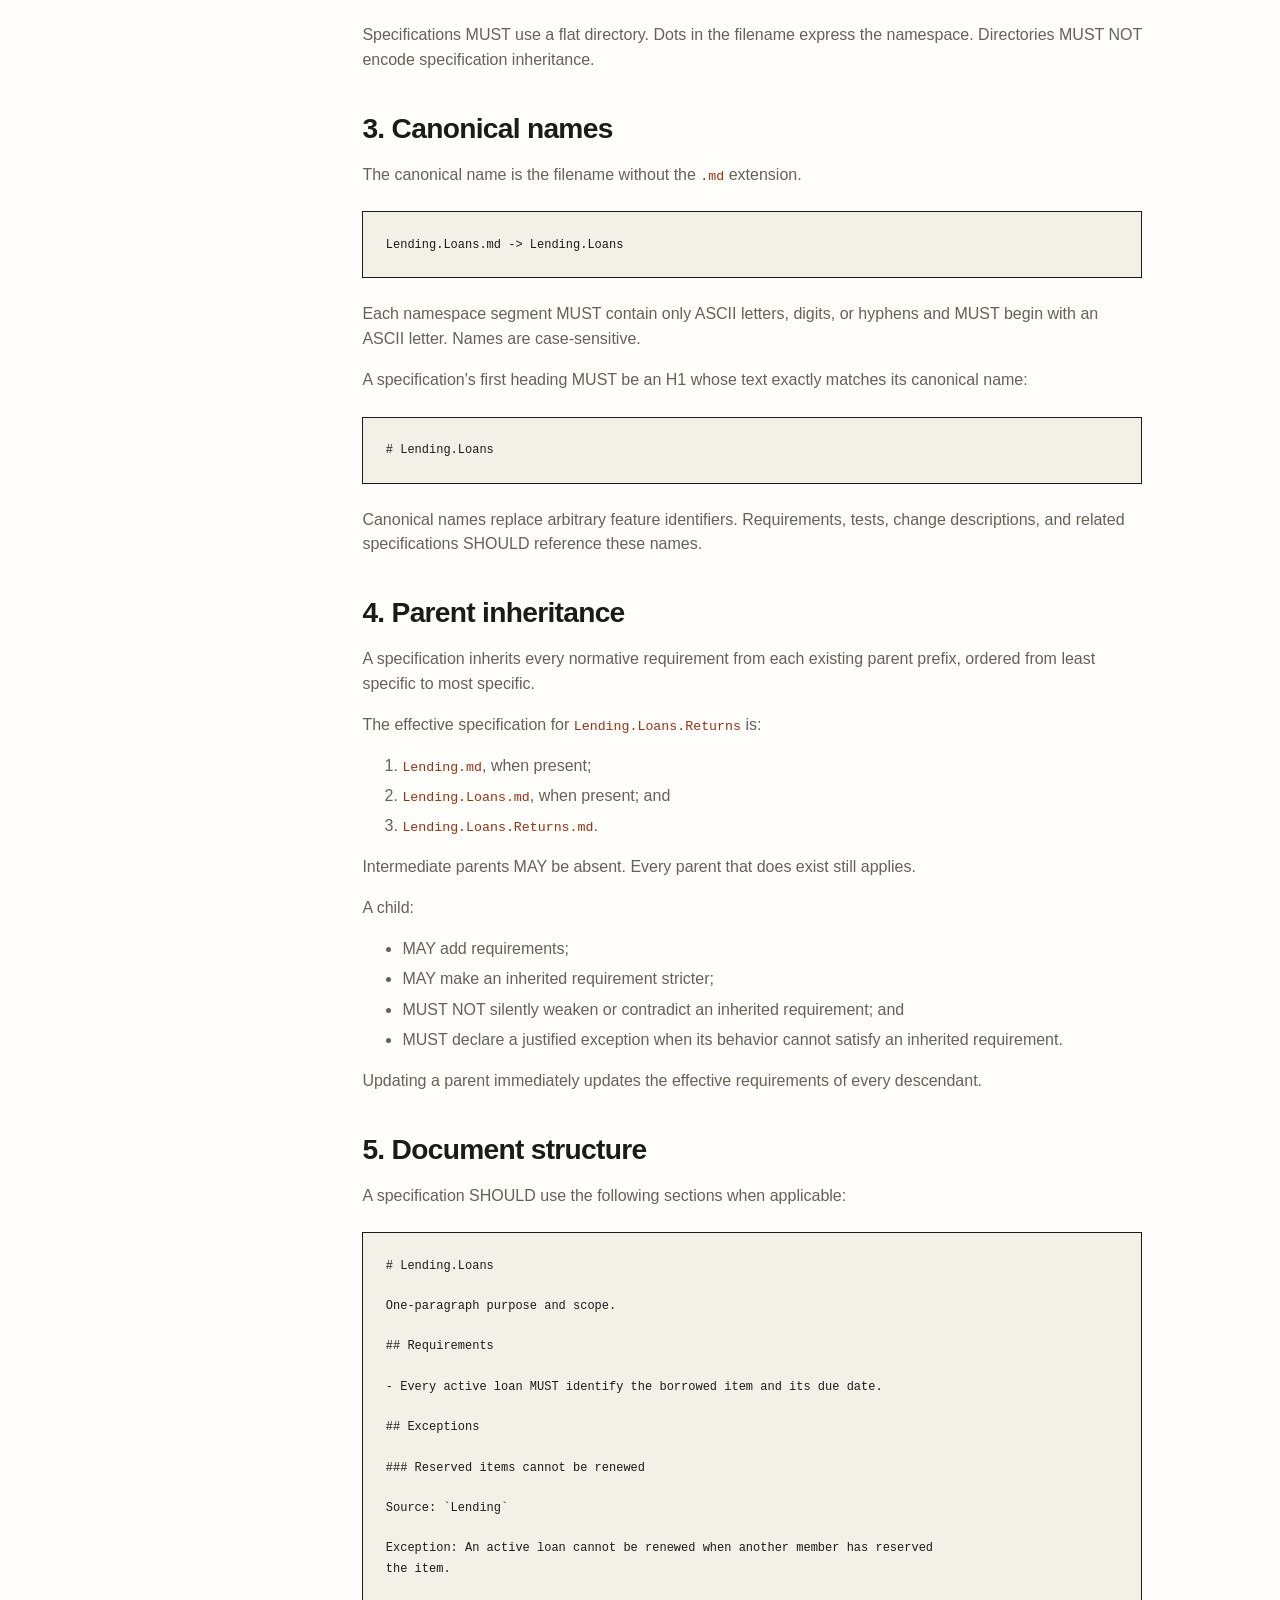
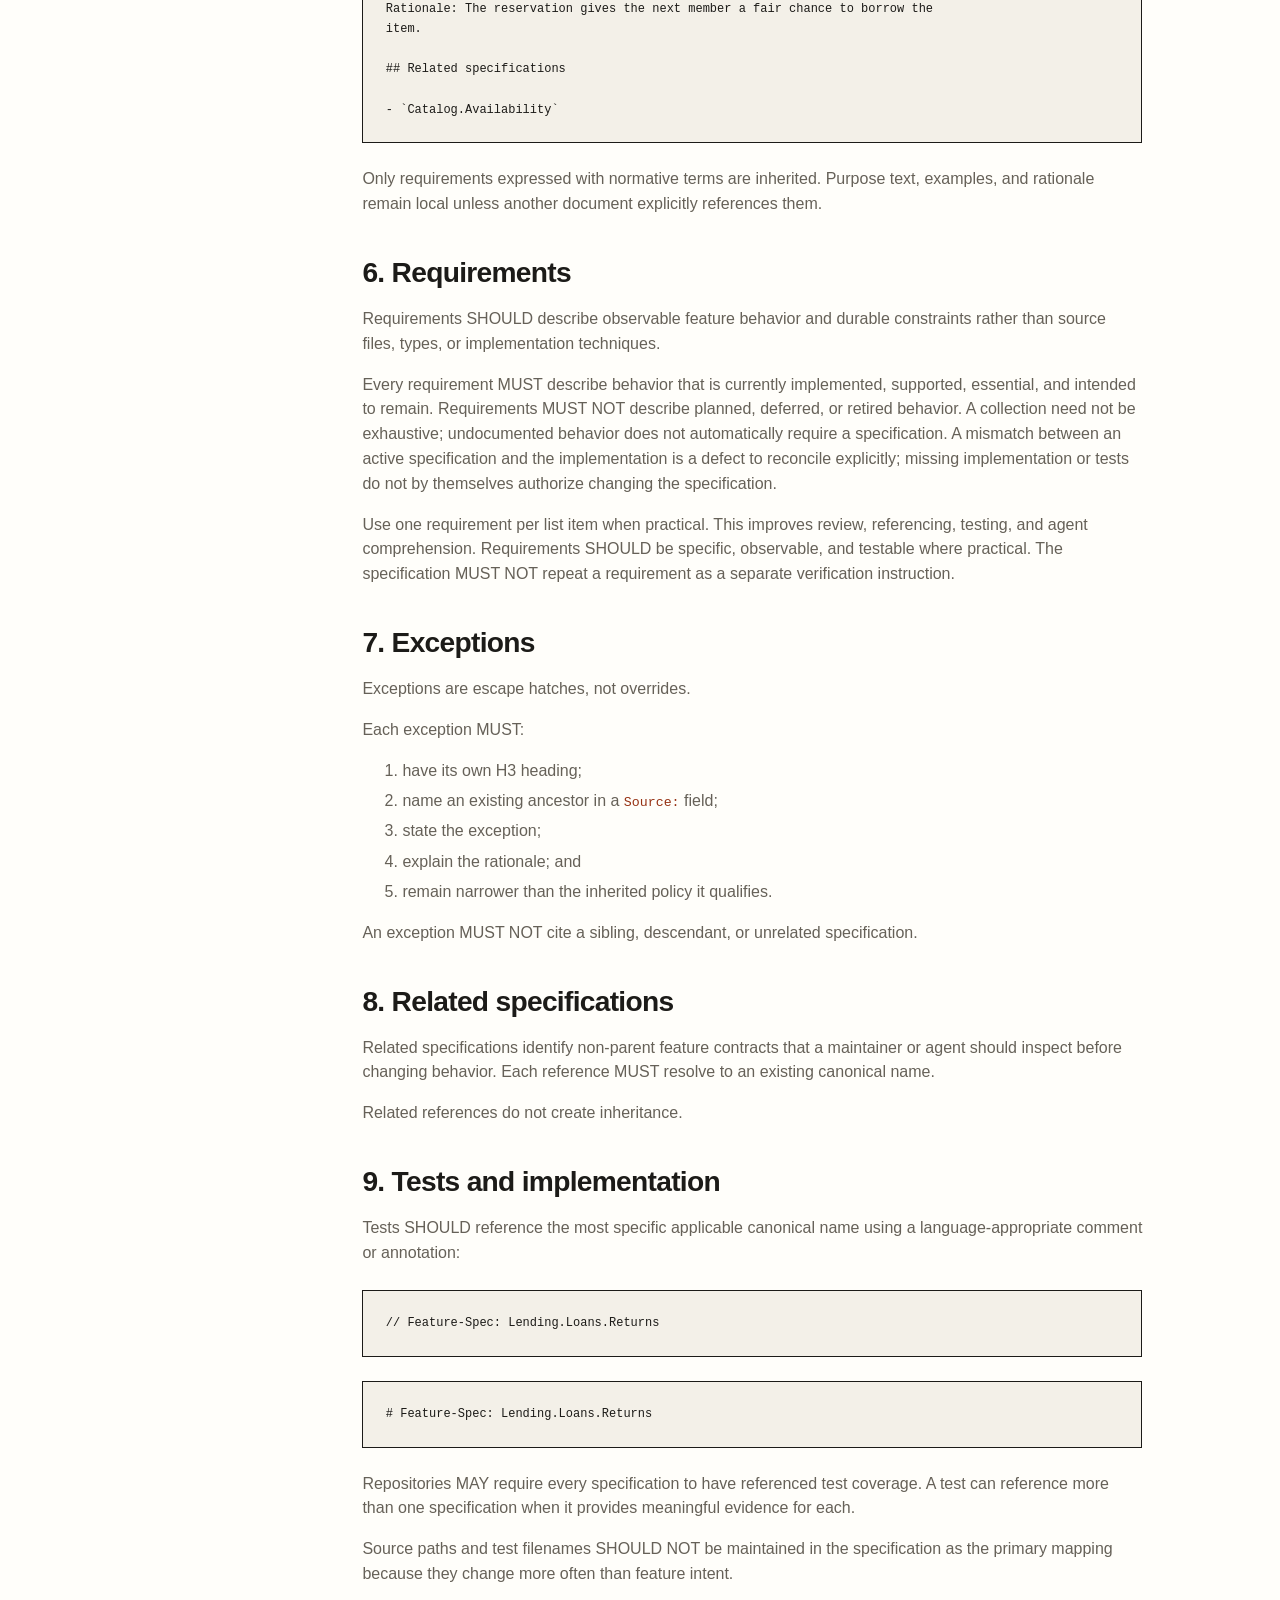
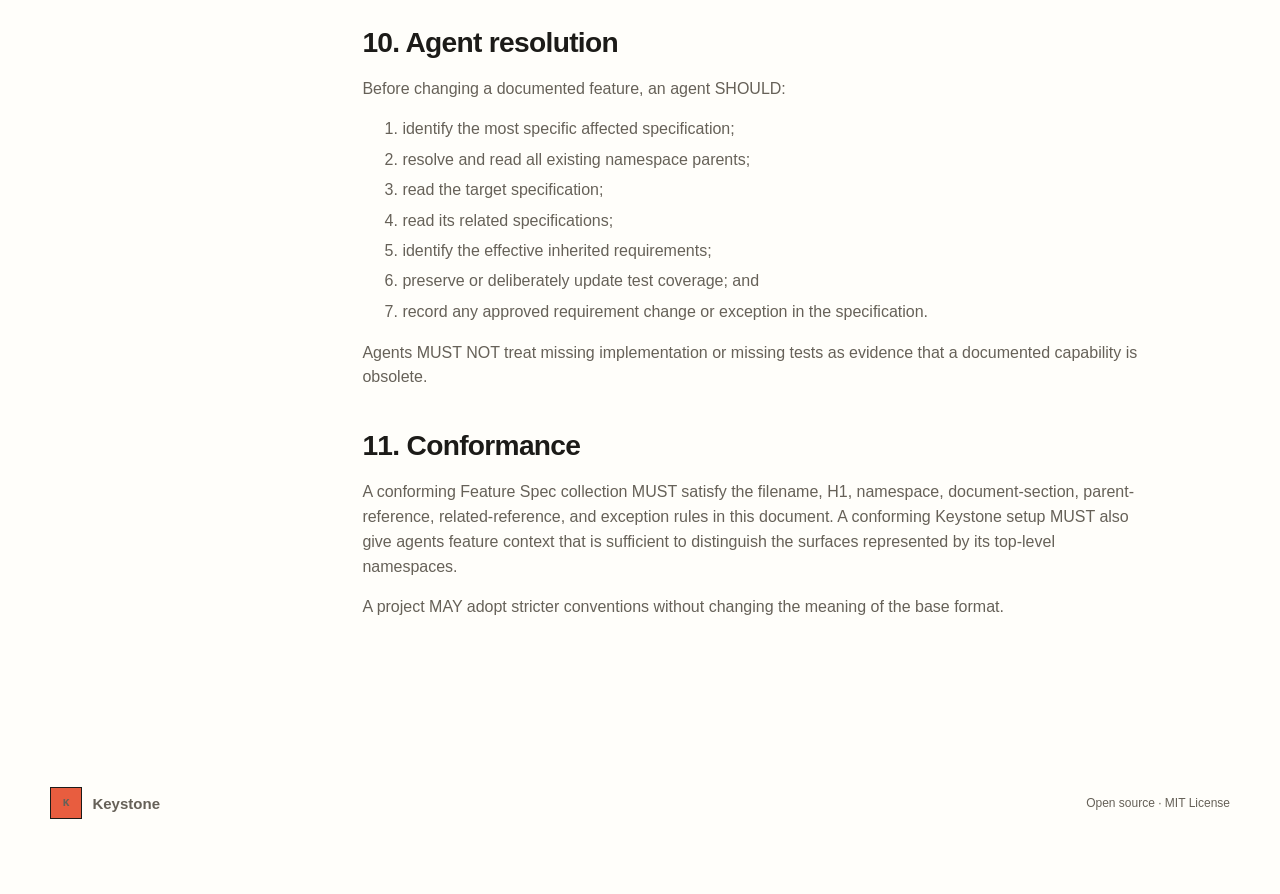
==== commit c4843b7e: "ci(pages): deploy static site with GitHub Actions - Publish validated static files from site/ withou" ====
--- a/site/specification.html
+++ b/site/specification.html
@@ -29,7 +29,7 @@
       <header class="specification-intro">
         <h1>Keystone specification</h1>
         <p>This page is generated from <code>SPEC.md</code>, the canonical source for the framework.</p>
-        <a class="text-link" href="../SPEC.md">View the raw Markdown source</a>
+        <a class="text-link" href="https://github.com/MichaelWDanko/keystone-feature-spec/blob/main/SPEC.md">View the Markdown source on GitHub</a>
       </header>
 
       <div class="specification-layout">
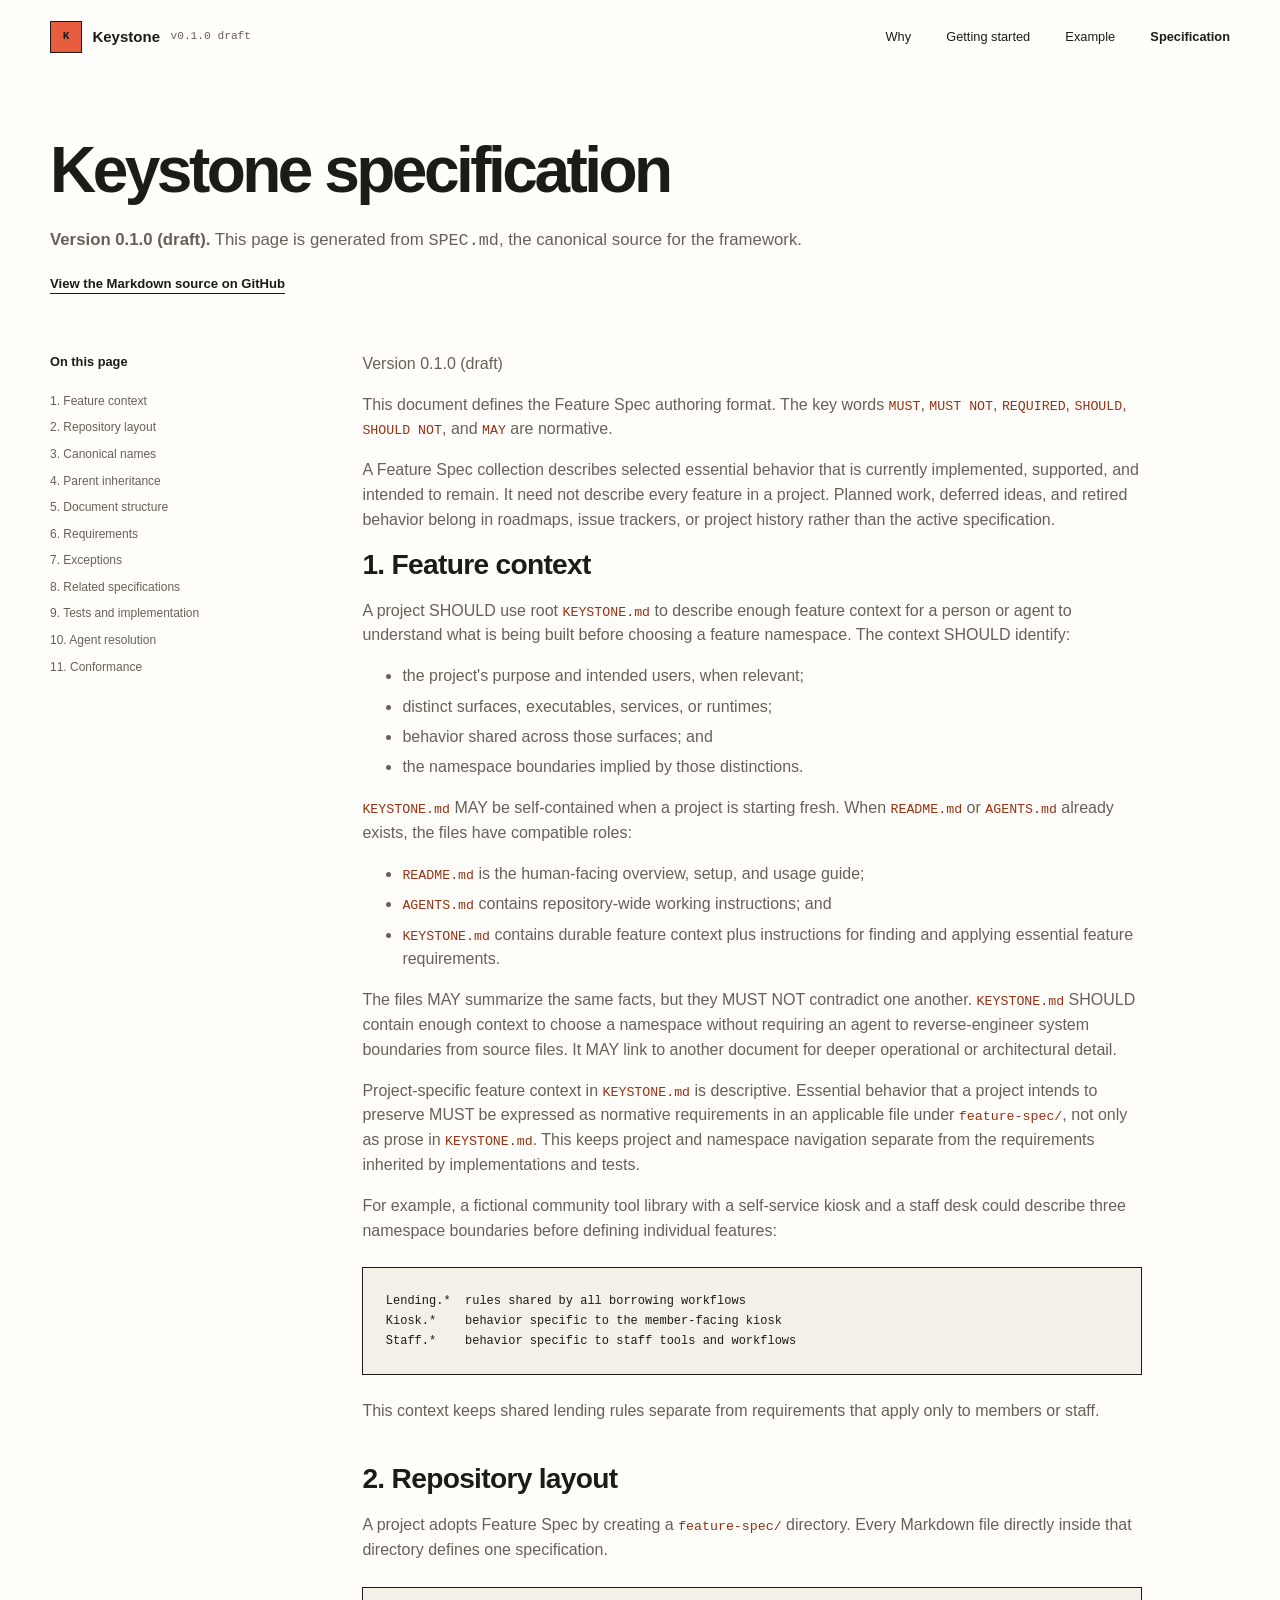
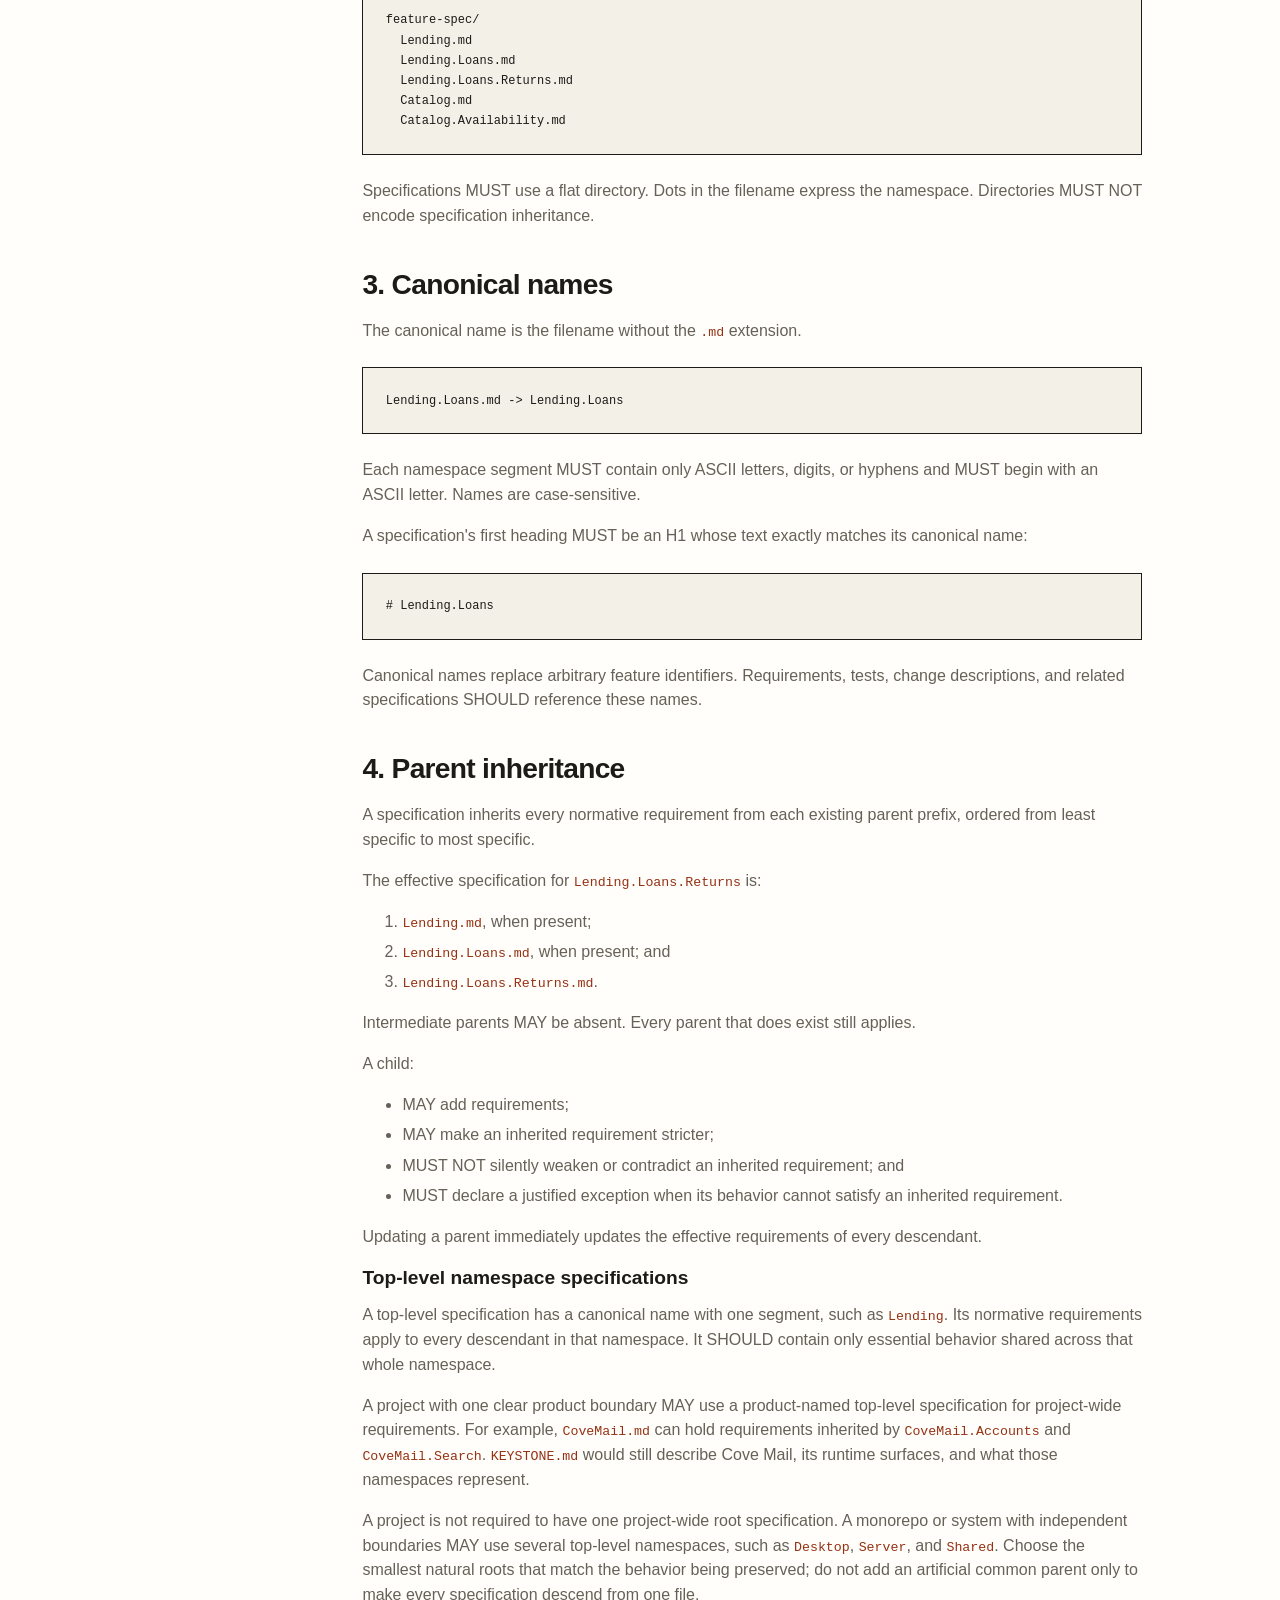
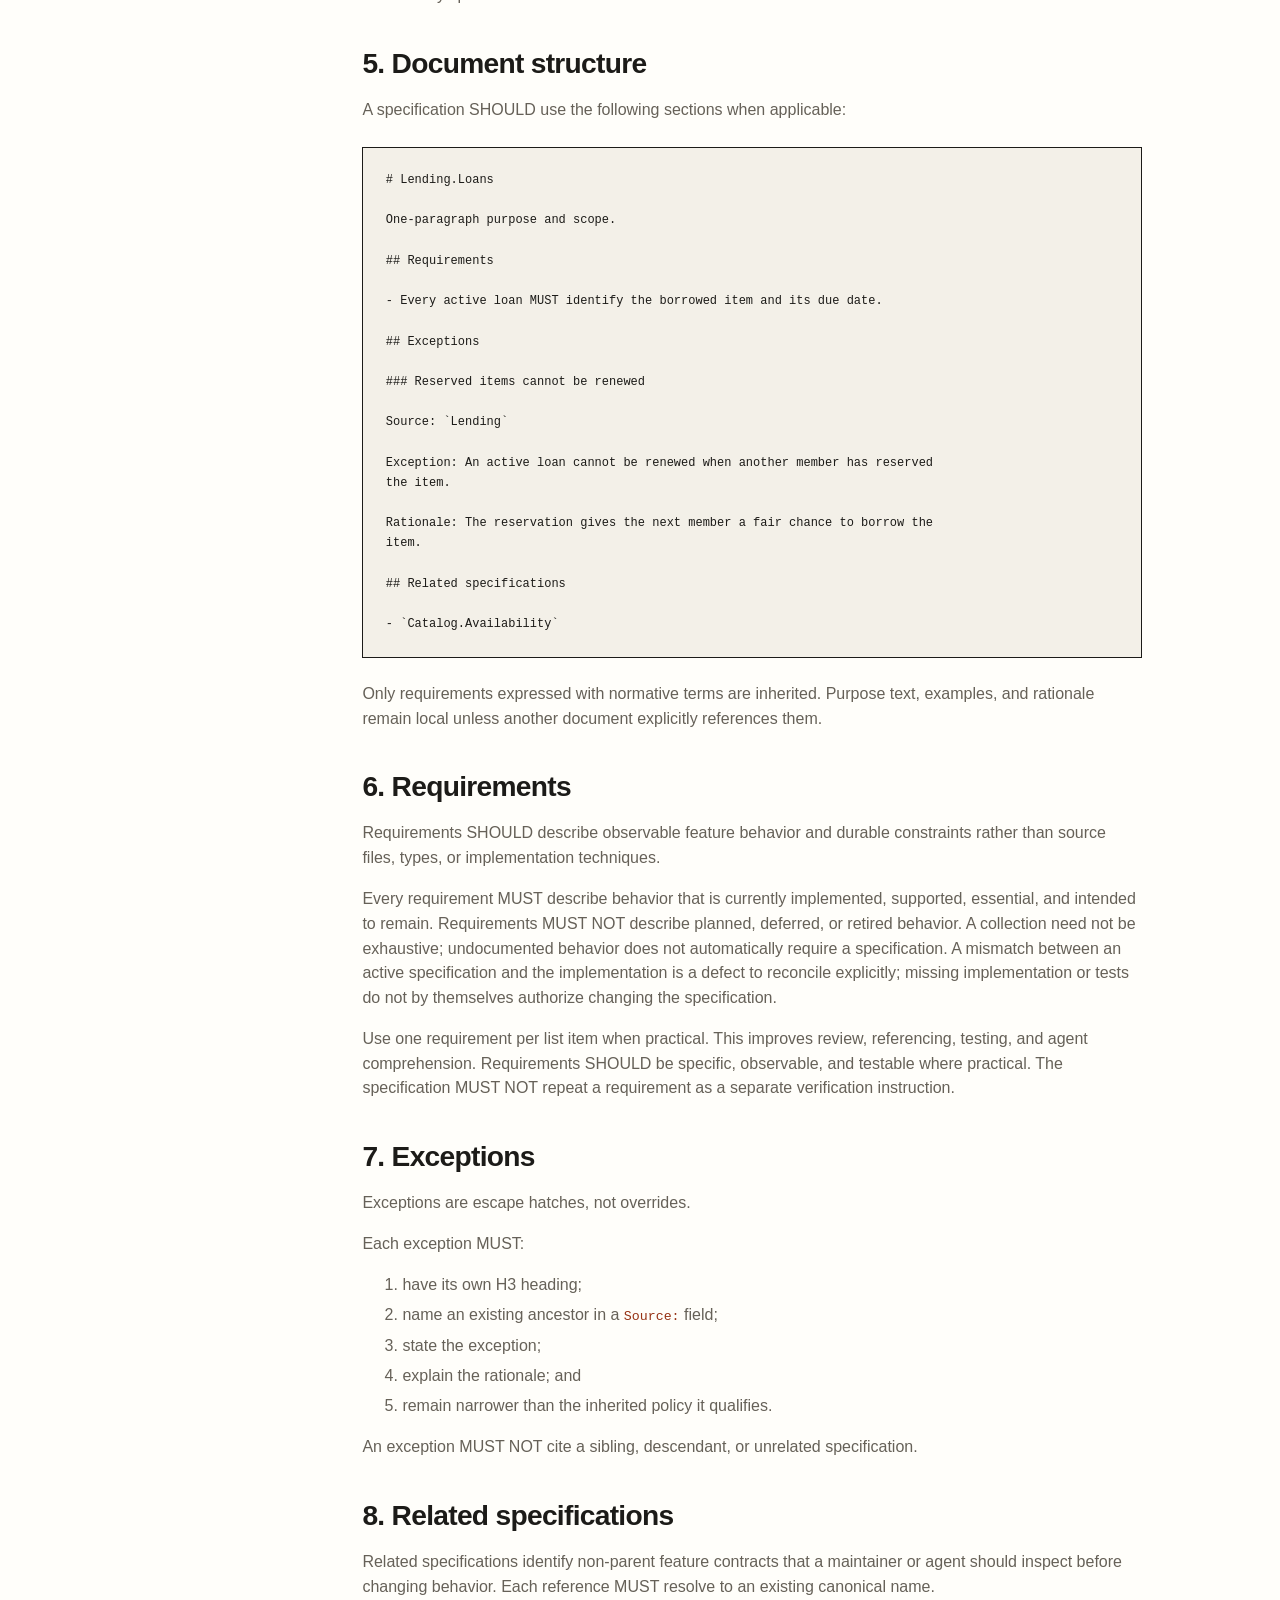
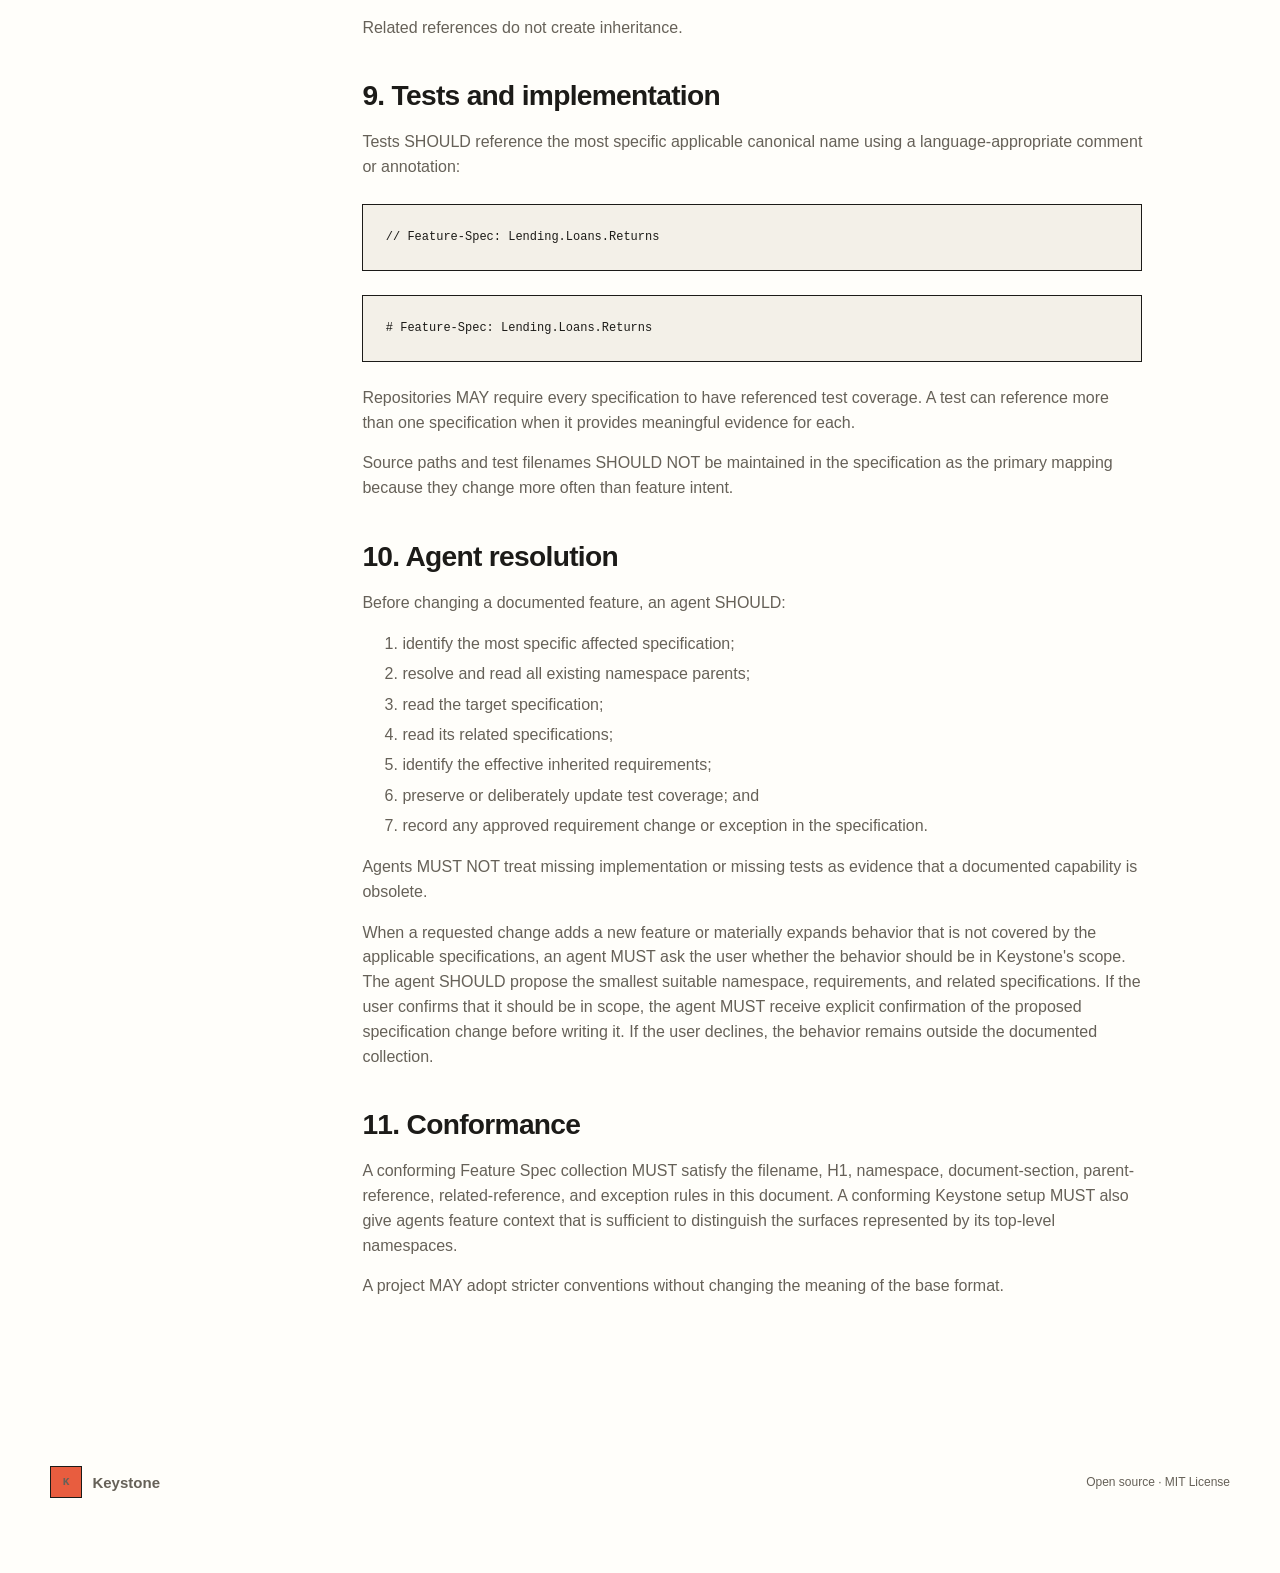
==== commit a269caea: "docs(keystone): clarify feature scope and namespace guidance" ====
--- a/site/specification.html
+++ b/site/specification.html
@@ -16,6 +16,7 @@
       <a class="wordmark" href="index.html#top" aria-label="Keystone home">
         <span class="wordmark-mark" aria-hidden="true">K</span>
         <span>Keystone</span>
+        <em>v0.1.0 draft</em>
       </a>
       <nav aria-label="Primary navigation">
         <a href="index.html#why">Why</a>
@@ -28,7 +29,7 @@
     <main class="specification-main" id="main">
       <header class="specification-intro">
         <h1>Keystone specification</h1>
-        <p>This page is generated from <code>SPEC.md</code>, the canonical source for the framework.</p>
+        <p><strong>Version 0.1.0 (draft).</strong> This page is generated from <code>SPEC.md</code>, the canonical source for the framework.</p>
         <a class="text-link" href="https://github.com/MichaelWDanko/keystone-feature-spec/blob/main/SPEC.md">View the Markdown source on GitHub</a>
       </header>
 
@@ -51,6 +52,7 @@
         </aside>
 
         <article class="specification-article">
+          <p>Version 0.1.0 (draft)</p>
           <p>This document defines the Feature Spec authoring format. The key words <code>MUST</code>, <code>MUST NOT</code>, <code>REQUIRED</code>, <code>SHOULD</code>, <code>SHOULD NOT</code>, and <code>MAY</code> are normative.</p>
           <p>A Feature Spec collection describes selected essential behavior that is currently implemented, supported, and intended to remain. It need not describe every feature in a project. Planned work, deferred ideas, and retired behavior belong in roadmaps, issue trackers, or project history rather than the active specification.</p>
           <section id="1-feature-context">
@@ -69,6 +71,7 @@
             <li><code>KEYSTONE.md</code> contains durable feature context plus instructions for finding and applying essential feature requirements.</li>
           </ul>
           <p>The files MAY summarize the same facts, but they MUST NOT contradict one another. <code>KEYSTONE.md</code> SHOULD contain enough context to choose a namespace without requiring an agent to reverse-engineer system boundaries from source files. It MAY link to another document for deeper operational or architectural detail.</p>
+          <p>Project-specific feature context in <code>KEYSTONE.md</code> is descriptive. Essential behavior that a project intends to preserve MUST be expressed as normative requirements in an applicable file under <code>feature-spec/</code>, not only as prose in <code>KEYSTONE.md</code>. This keeps project and namespace navigation separate from the requirements inherited by implementations and tests.</p>
           <p>For example, a fictional community tool library with a self-service kiosk and a staff desk could describe three namespace boundaries before defining individual features:</p>
           <pre><code>Lending.*  rules shared by all borrowing workflows
 Kiosk.*    behavior specific to the member-facing kiosk
@@ -113,6 +116,10 @@
             <li>MUST declare a justified exception when its behavior cannot satisfy an inherited requirement.</li>
           </ul>
           <p>Updating a parent immediately updates the effective requirements of every descendant.</p>
+          <h3>Top-level namespace specifications</h3>
+          <p>A top-level specification has a canonical name with one segment, such as <code>Lending</code>. Its normative requirements apply to every descendant in that namespace. It SHOULD contain only essential behavior shared across that whole namespace.</p>
+          <p>A project with one clear product boundary MAY use a product-named top-level specification for project-wide requirements. For example, <code>CoveMail.md</code> can hold requirements inherited by <code>CoveMail.Accounts</code> and <code>CoveMail.Search</code>. <code>KEYSTONE.md</code> would still describe Cove Mail, its runtime surfaces, and what those namespaces represent.</p>
+          <p>A project is not required to have one project-wide root specification. A monorepo or system with independent boundaries MAY use several top-level namespaces, such as <code>Desktop</code>, <code>Server</code>, and <code>Shared</code>. Choose the smallest natural roots that match the behavior being preserved; do not add an artificial common parent only to make every specification descend from one file.</p>
           </section>
           <section id="5-document-structure">
           <h2>5. Document structure</h2>
@@ -187,6 +194,7 @@
             <li>record any approved requirement change or exception in the specification.</li>
           </ol>
           <p>Agents MUST NOT treat missing implementation or missing tests as evidence that a documented capability is obsolete.</p>
+          <p>When a requested change adds a new feature or materially expands behavior that is not covered by the applicable specifications, an agent MUST ask the user whether the behavior should be in Keystone&#x27;s scope. The agent SHOULD propose the smallest suitable namespace, requirements, and related specifications. If the user confirms that it should be in scope, the agent MUST receive explicit confirmation of the proposed specification change before writing it. If the user declines, the behavior remains outside the documented collection.</p>
           </section>
           <section id="11-conformance">
           <h2>11. Conformance</h2>
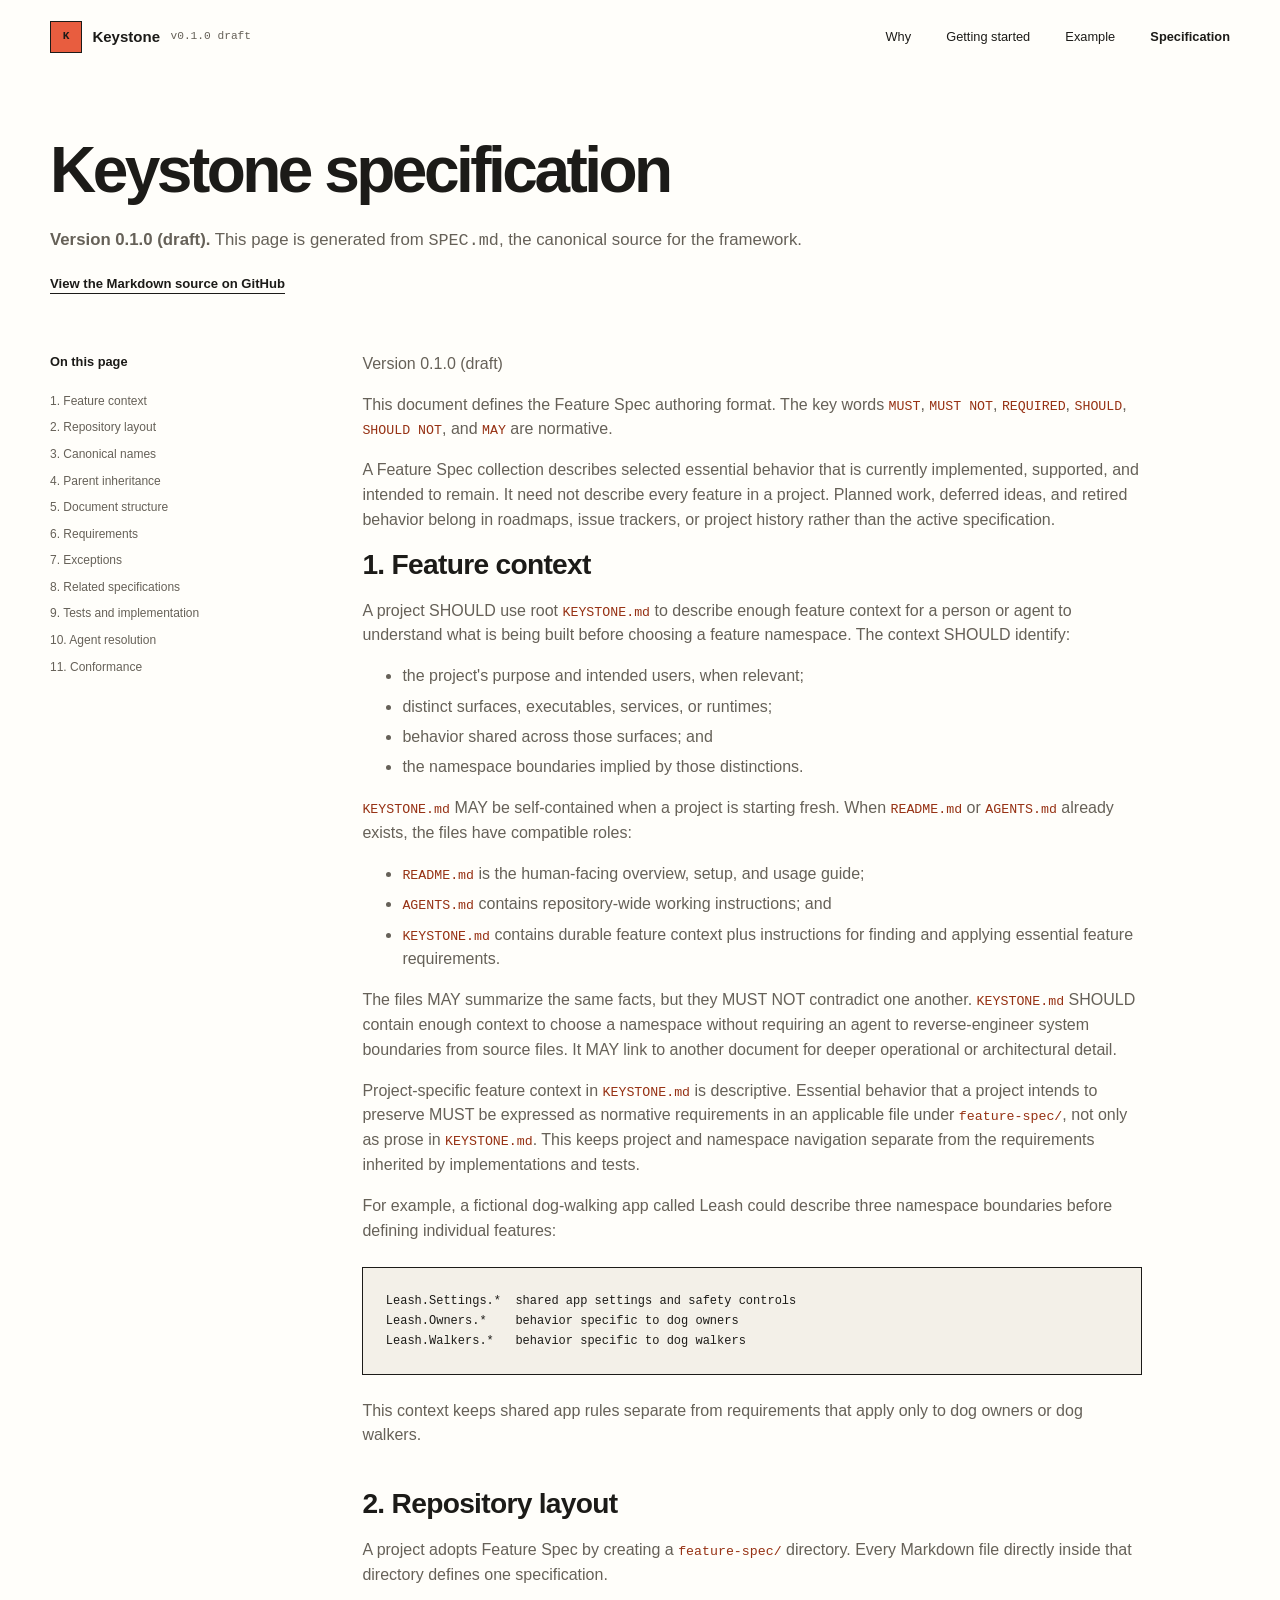
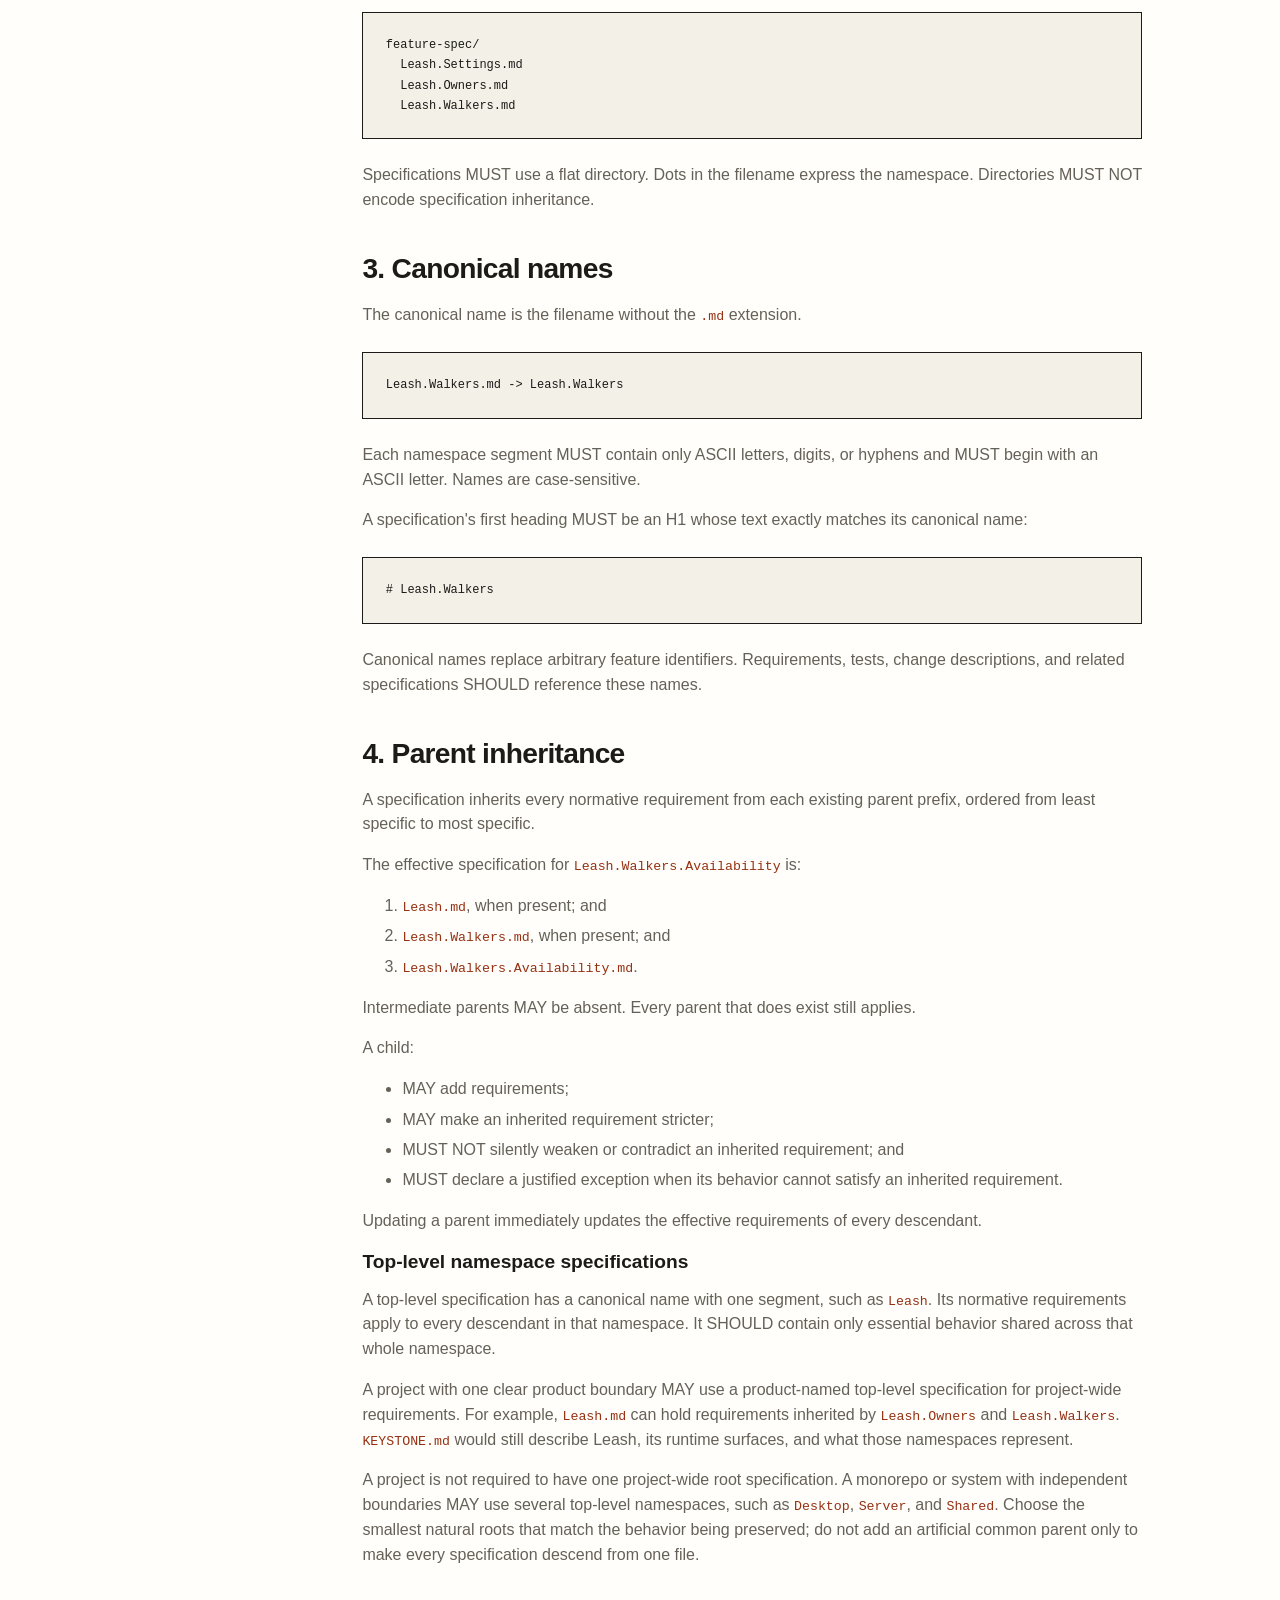
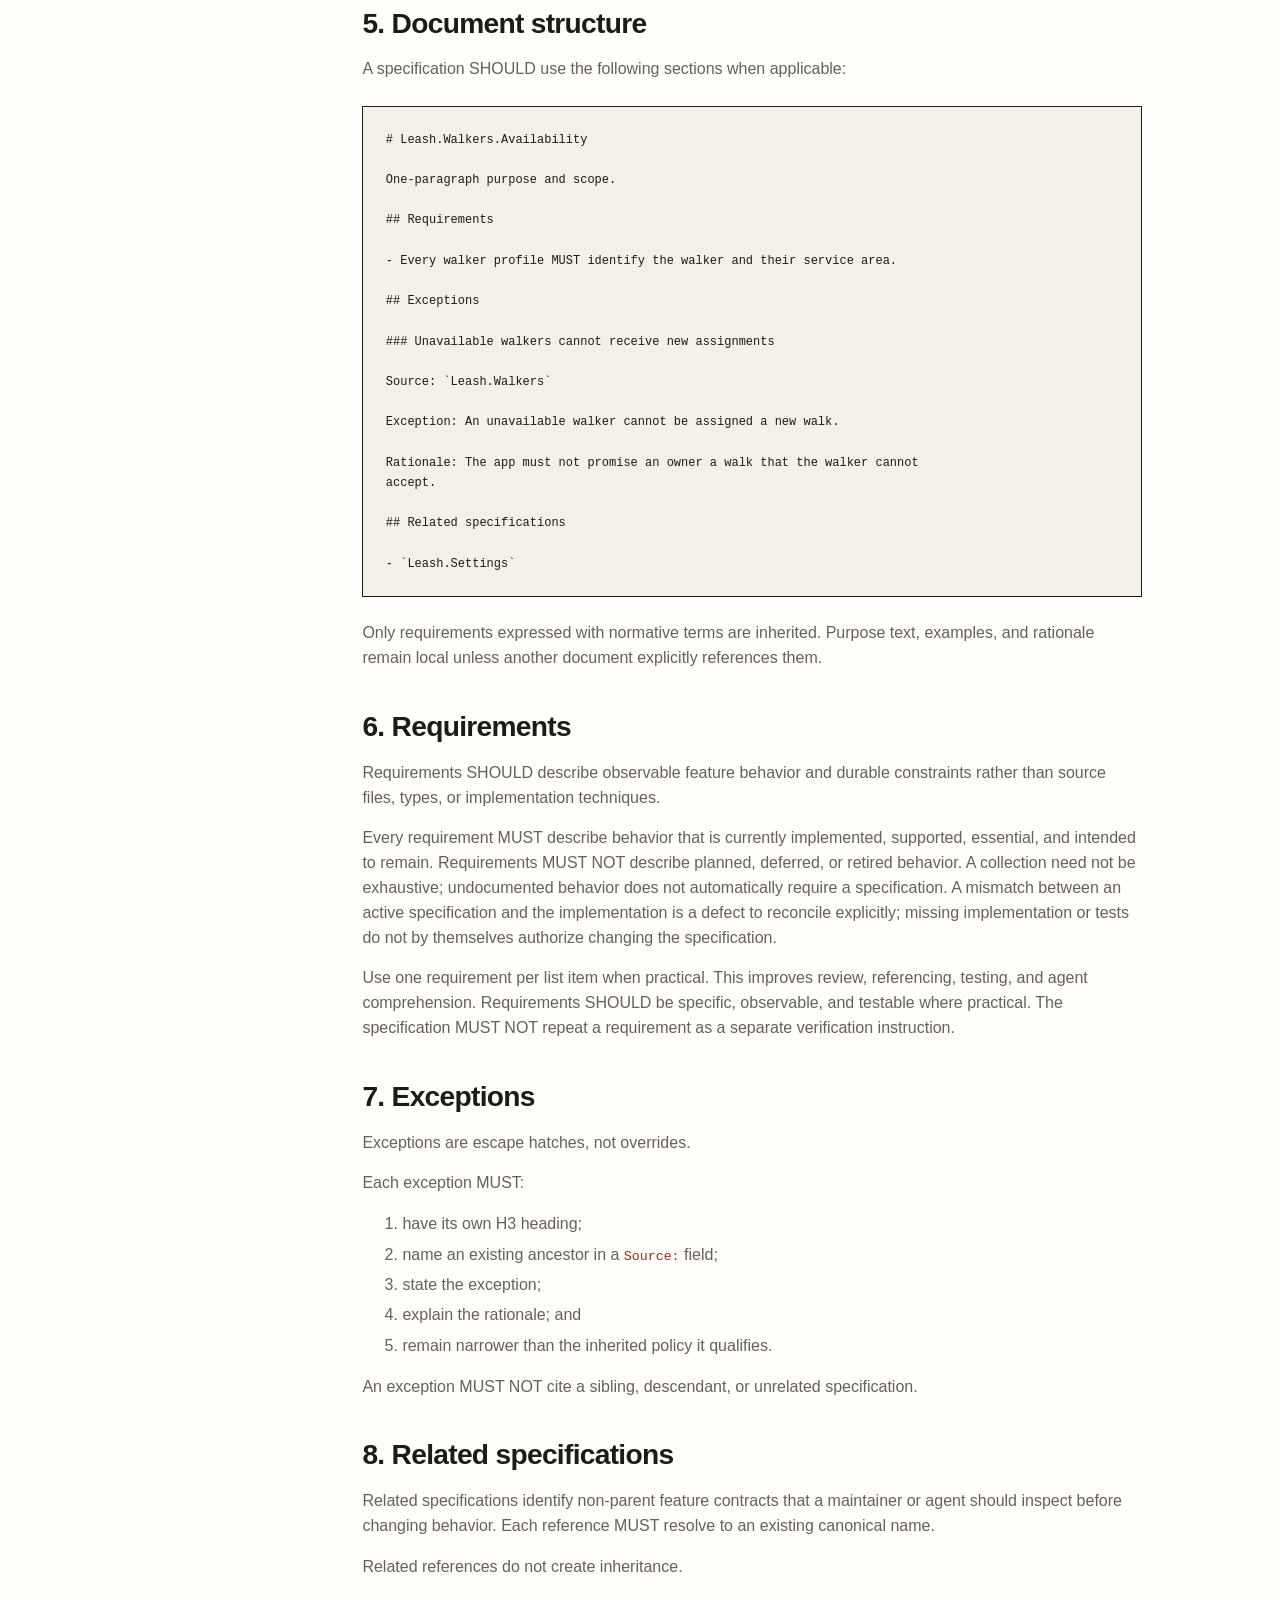
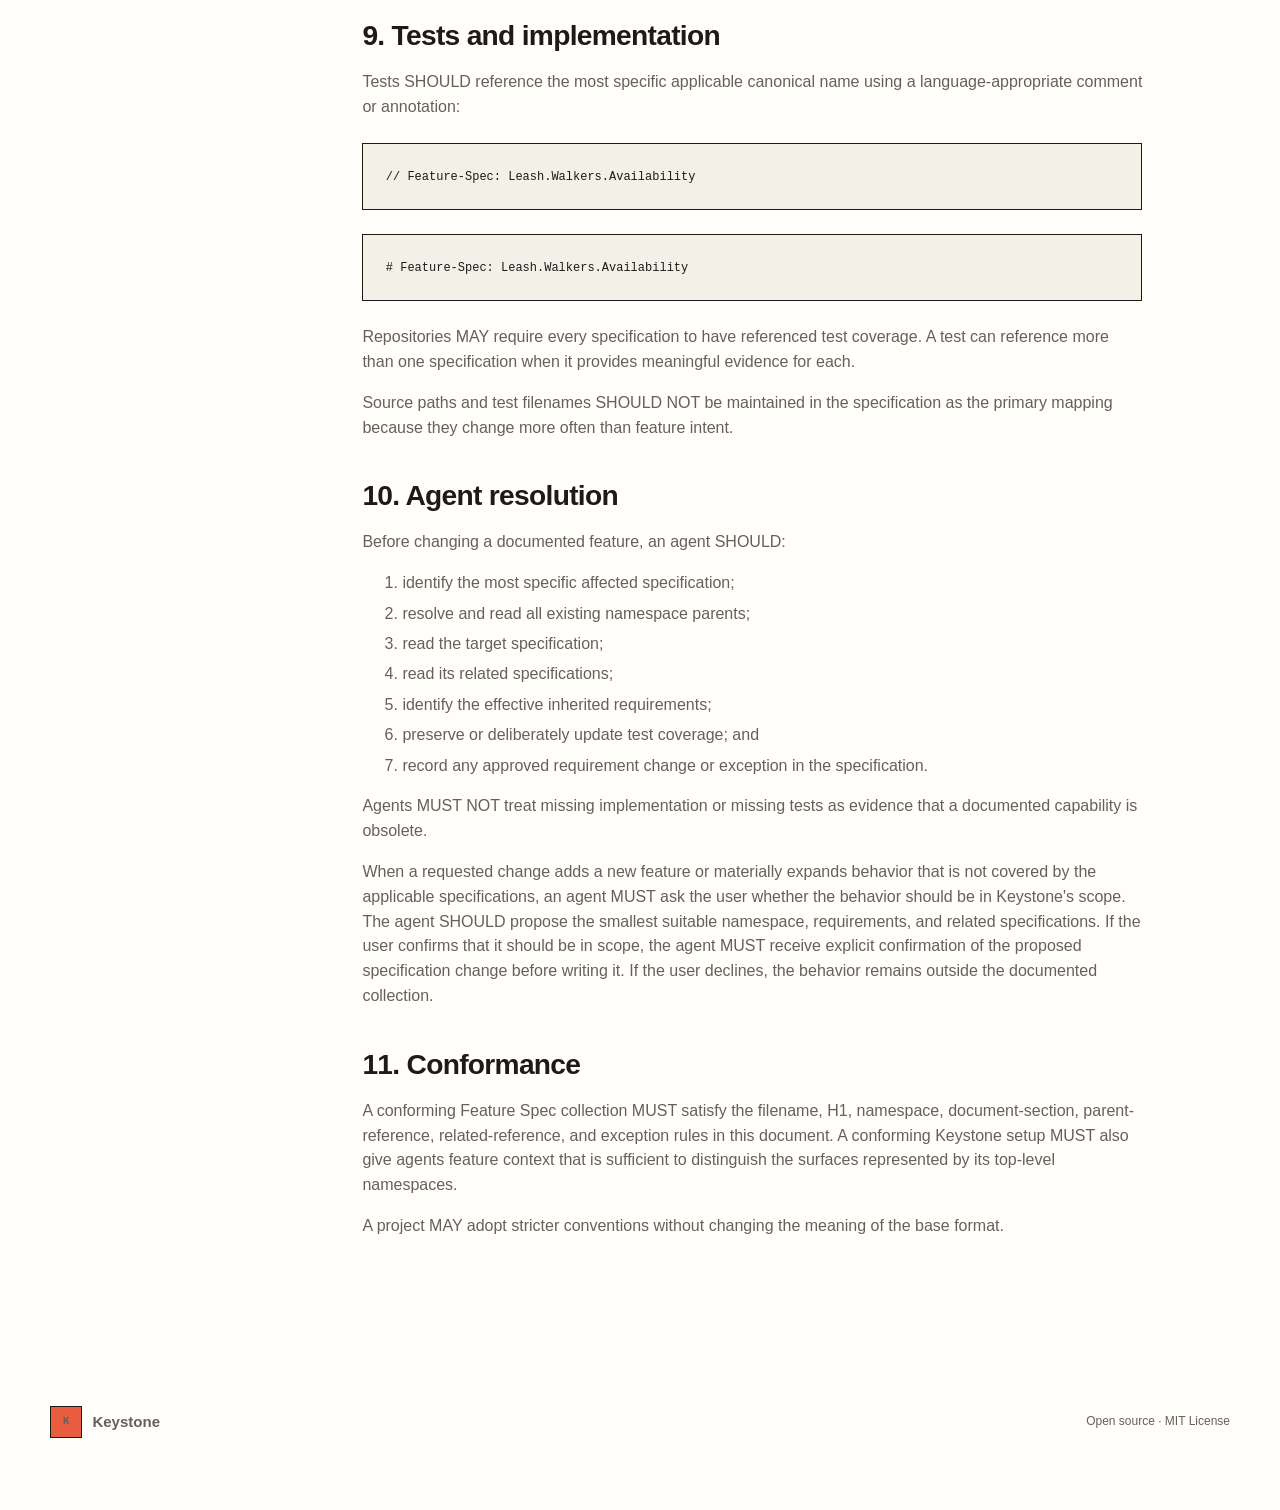
==== commit 4ea61470: "docs(examples): replace lending example with Leash - Replace the community tool-library scenario wit" ====
--- a/site/specification.html
+++ b/site/specification.html
@@ -72,40 +72,38 @@
           </ul>
           <p>The files MAY summarize the same facts, but they MUST NOT contradict one another. <code>KEYSTONE.md</code> SHOULD contain enough context to choose a namespace without requiring an agent to reverse-engineer system boundaries from source files. It MAY link to another document for deeper operational or architectural detail.</p>
           <p>Project-specific feature context in <code>KEYSTONE.md</code> is descriptive. Essential behavior that a project intends to preserve MUST be expressed as normative requirements in an applicable file under <code>feature-spec/</code>, not only as prose in <code>KEYSTONE.md</code>. This keeps project and namespace navigation separate from the requirements inherited by implementations and tests.</p>
-          <p>For example, a fictional community tool library with a self-service kiosk and a staff desk could describe three namespace boundaries before defining individual features:</p>
-          <pre><code>Lending.*  rules shared by all borrowing workflows
-Kiosk.*    behavior specific to the member-facing kiosk
-Staff.*    behavior specific to staff tools and workflows</code></pre>
-          <p>This context keeps shared lending rules separate from requirements that apply only to members or staff.</p>
+          <p>For example, a fictional dog-walking app called Leash could describe three namespace boundaries before defining individual features:</p>
+          <pre><code>Leash.Settings.*  shared app settings and safety controls
+Leash.Owners.*    behavior specific to dog owners
+Leash.Walkers.*   behavior specific to dog walkers</code></pre>
+          <p>This context keeps shared app rules separate from requirements that apply only to dog owners or dog walkers.</p>
           </section>
           <section id="2-repository-layout">
           <h2>2. Repository layout</h2>
           <p>A project adopts Feature Spec by creating a <code>feature-spec/</code> directory. Every Markdown file directly inside that directory defines one specification.</p>
           <pre><code>feature-spec/
-  Lending.md
-  Lending.Loans.md
-  Lending.Loans.Returns.md
-  Catalog.md
-  Catalog.Availability.md</code></pre>
+  Leash.Settings.md
+  Leash.Owners.md
+  Leash.Walkers.md</code></pre>
           <p>Specifications MUST use a flat directory. Dots in the filename express the namespace. Directories MUST NOT encode specification inheritance.</p>
           </section>
           <section id="3-canonical-names">
           <h2>3. Canonical names</h2>
           <p>The canonical name is the filename without the <code>.md</code> extension.</p>
-          <pre><code>Lending.Loans.md -&gt; Lending.Loans</code></pre>
+          <pre><code>Leash.Walkers.md -&gt; Leash.Walkers</code></pre>
           <p>Each namespace segment MUST contain only ASCII letters, digits, or hyphens and MUST begin with an ASCII letter. Names are case-sensitive.</p>
           <p>A specification&#x27;s first heading MUST be an H1 whose text exactly matches its canonical name:</p>
-          <pre><code># Lending.Loans</code></pre>
+          <pre><code># Leash.Walkers</code></pre>
           <p>Canonical names replace arbitrary feature identifiers. Requirements, tests, change descriptions, and related specifications SHOULD reference these names.</p>
           </section>
           <section id="4-parent-inheritance">
           <h2>4. Parent inheritance</h2>
           <p>A specification inherits every normative requirement from each existing parent prefix, ordered from least specific to most specific.</p>
-          <p>The effective specification for <code>Lending.Loans.Returns</code> is:</p>
-          <ol>
-            <li><code>Lending.md</code>, when present;</li>
-            <li><code>Lending.Loans.md</code>, when present; and</li>
-            <li><code>Lending.Loans.Returns.md</code>.</li>
+          <p>The effective specification for <code>Leash.Walkers.Availability</code> is:</p>
+          <ol>
+            <li><code>Leash.md</code>, when present; and</li>
+            <li><code>Leash.Walkers.md</code>, when present; and</li>
+            <li><code>Leash.Walkers.Availability.md</code>.</li>
           </ol>
           <p>Intermediate parents MAY be absent. Every parent that does exist still applies.</p>
           <p>A child:</p>
@@ -117,36 +115,35 @@
           </ul>
           <p>Updating a parent immediately updates the effective requirements of every descendant.</p>
           <h3>Top-level namespace specifications</h3>
-          <p>A top-level specification has a canonical name with one segment, such as <code>Lending</code>. Its normative requirements apply to every descendant in that namespace. It SHOULD contain only essential behavior shared across that whole namespace.</p>
-          <p>A project with one clear product boundary MAY use a product-named top-level specification for project-wide requirements. For example, <code>CoveMail.md</code> can hold requirements inherited by <code>CoveMail.Accounts</code> and <code>CoveMail.Search</code>. <code>KEYSTONE.md</code> would still describe Cove Mail, its runtime surfaces, and what those namespaces represent.</p>
+          <p>A top-level specification has a canonical name with one segment, such as <code>Leash</code>. Its normative requirements apply to every descendant in that namespace. It SHOULD contain only essential behavior shared across that whole namespace.</p>
+          <p>A project with one clear product boundary MAY use a product-named top-level specification for project-wide requirements. For example, <code>Leash.md</code> can hold requirements inherited by <code>Leash.Owners</code> and <code>Leash.Walkers</code>. <code>KEYSTONE.md</code> would still describe Leash, its runtime surfaces, and what those namespaces represent.</p>
           <p>A project is not required to have one project-wide root specification. A monorepo or system with independent boundaries MAY use several top-level namespaces, such as <code>Desktop</code>, <code>Server</code>, and <code>Shared</code>. Choose the smallest natural roots that match the behavior being preserved; do not add an artificial common parent only to make every specification descend from one file.</p>
           </section>
           <section id="5-document-structure">
           <h2>5. Document structure</h2>
           <p>A specification SHOULD use the following sections when applicable:</p>
-          <pre><code># Lending.Loans
+          <pre><code># Leash.Walkers.Availability
 
 One-paragraph purpose and scope.
 
 ## Requirements
 
-- Every active loan MUST identify the borrowed item and its due date.
+- Every walker profile MUST identify the walker and their service area.
 
 ## Exceptions
 
-### Reserved items cannot be renewed
-
-Source: `Lending`
-
-Exception: An active loan cannot be renewed when another member has reserved
-the item.
-
-Rationale: The reservation gives the next member a fair chance to borrow the
-item.
+### Unavailable walkers cannot receive new assignments
+
+Source: `Leash.Walkers`
+
+Exception: An unavailable walker cannot be assigned a new walk.
+
+Rationale: The app must not promise an owner a walk that the walker cannot
+accept.
 
 ## Related specifications
 
-- `Catalog.Availability`</code></pre>
+- `Leash.Settings`</code></pre>
           <p>Only requirements expressed with normative terms are inherited. Purpose text, examples, and rationale remain local unless another document explicitly references them.</p>
           </section>
           <section id="6-requirements">
@@ -176,8 +173,8 @@
           <section id="9-tests-and-implementation">
           <h2>9. Tests and implementation</h2>
           <p>Tests SHOULD reference the most specific applicable canonical name using a language-appropriate comment or annotation:</p>
-          <pre><code>// Feature-Spec: Lending.Loans.Returns</code></pre>
-          <pre><code># Feature-Spec: Lending.Loans.Returns</code></pre>
+          <pre><code>// Feature-Spec: Leash.Walkers.Availability</code></pre>
+          <pre><code># Feature-Spec: Leash.Walkers.Availability</code></pre>
           <p>Repositories MAY require every specification to have referenced test coverage. A test can reference more than one specification when it provides meaningful evidence for each.</p>
           <p>Source paths and test filenames SHOULD NOT be maintained in the specification as the primary mapping because they change more often than feature intent.</p>
           </section>
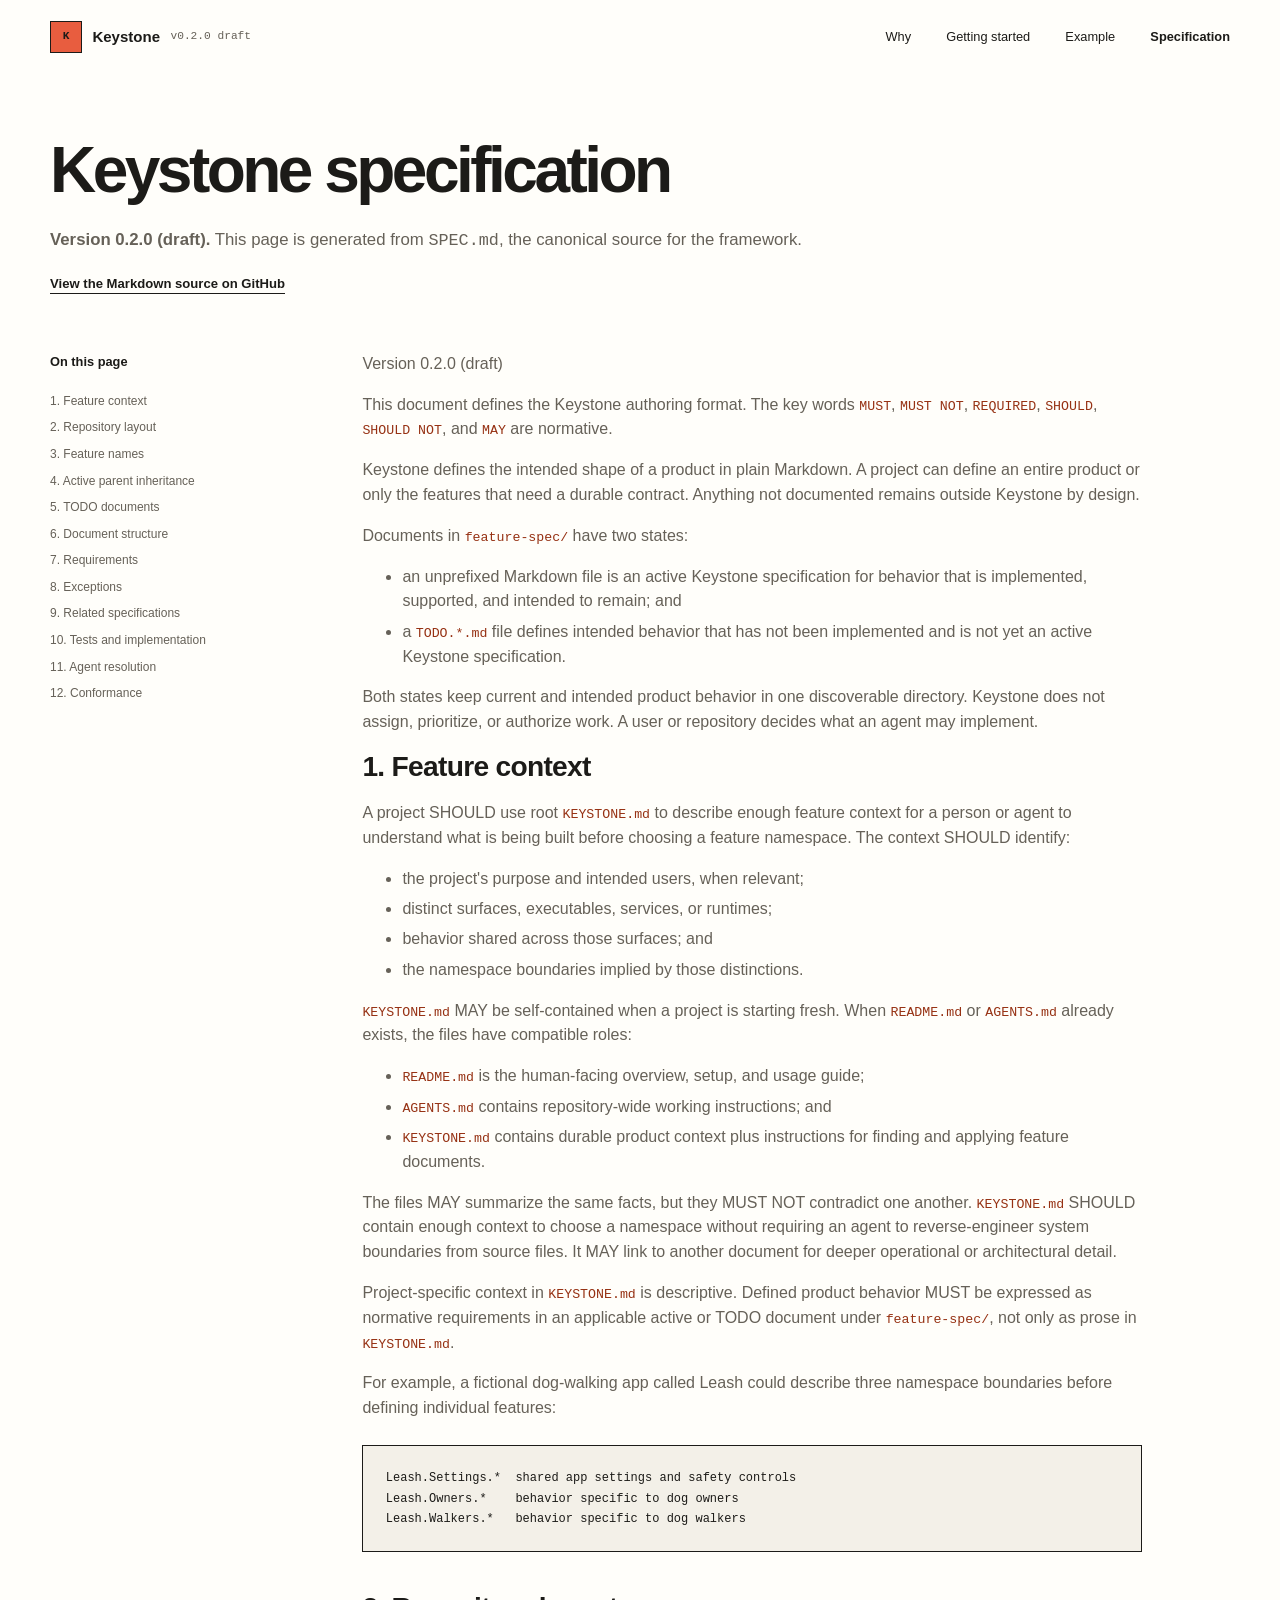
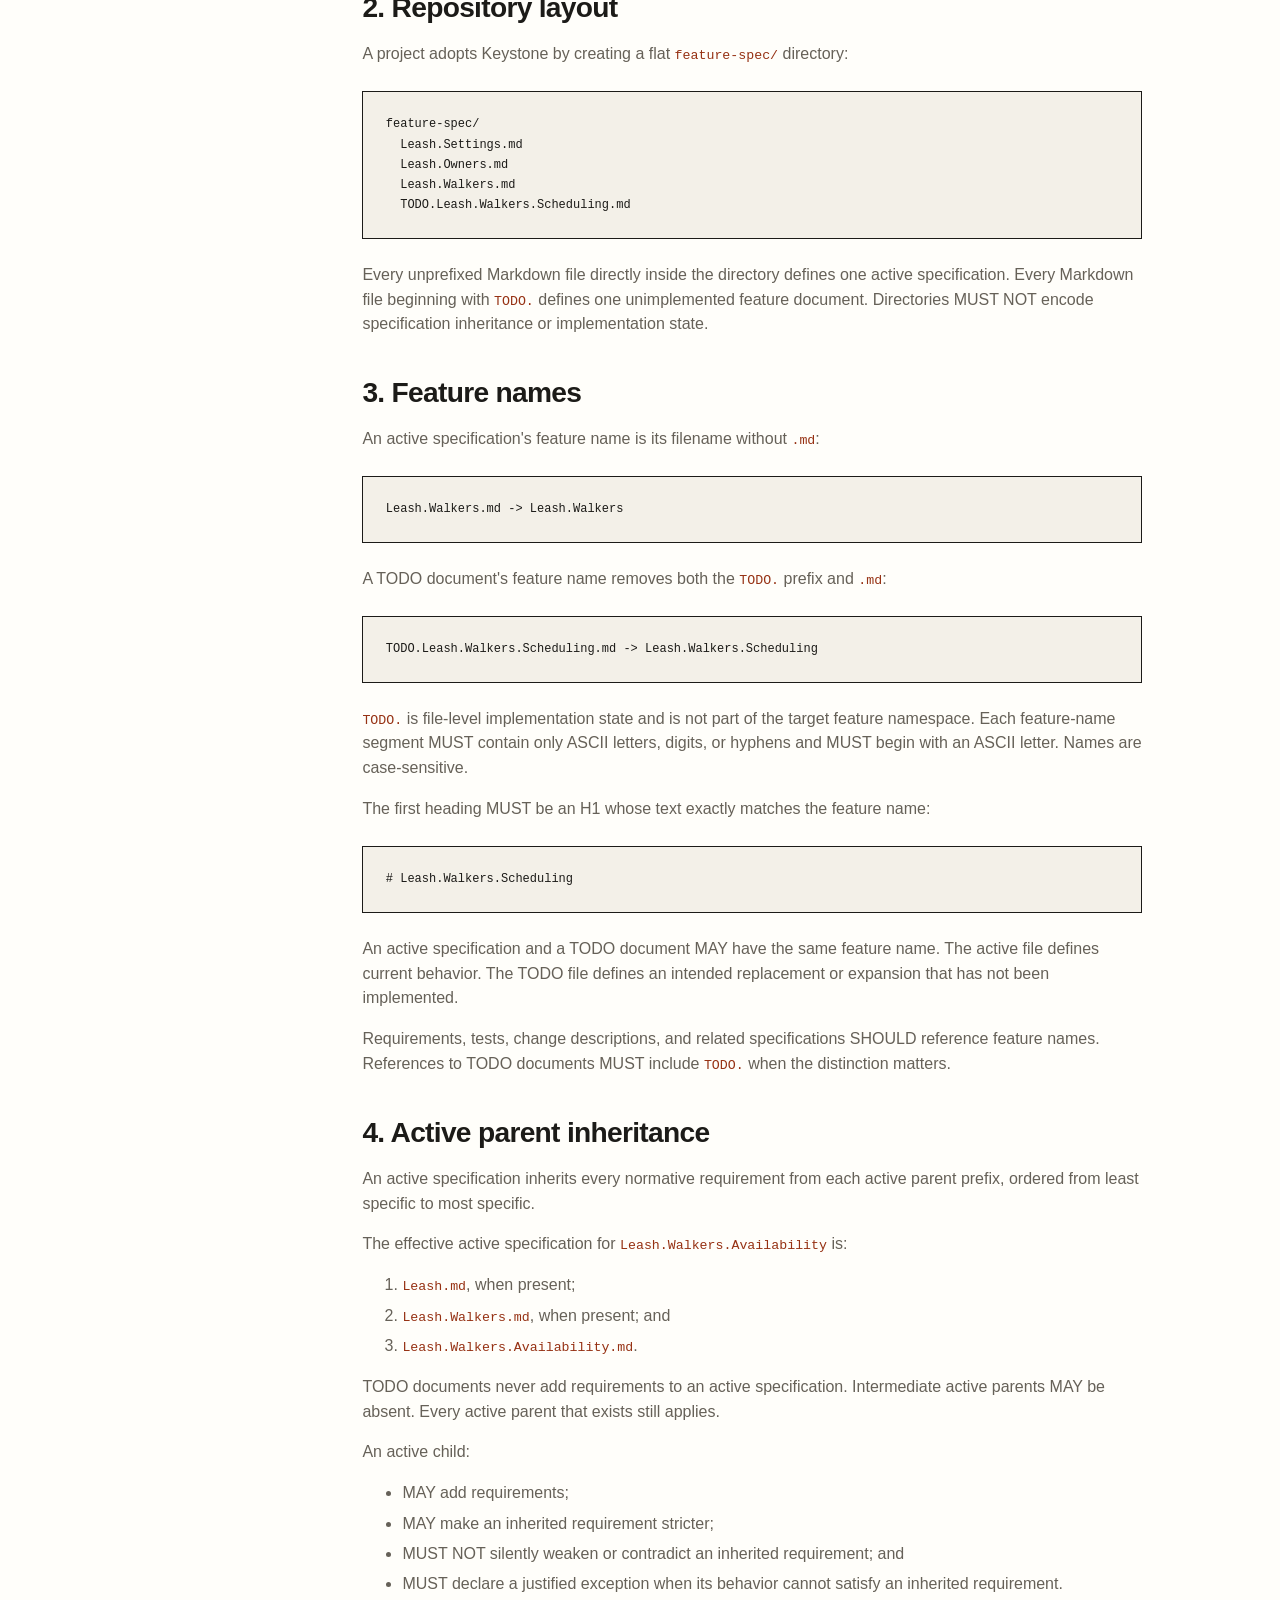
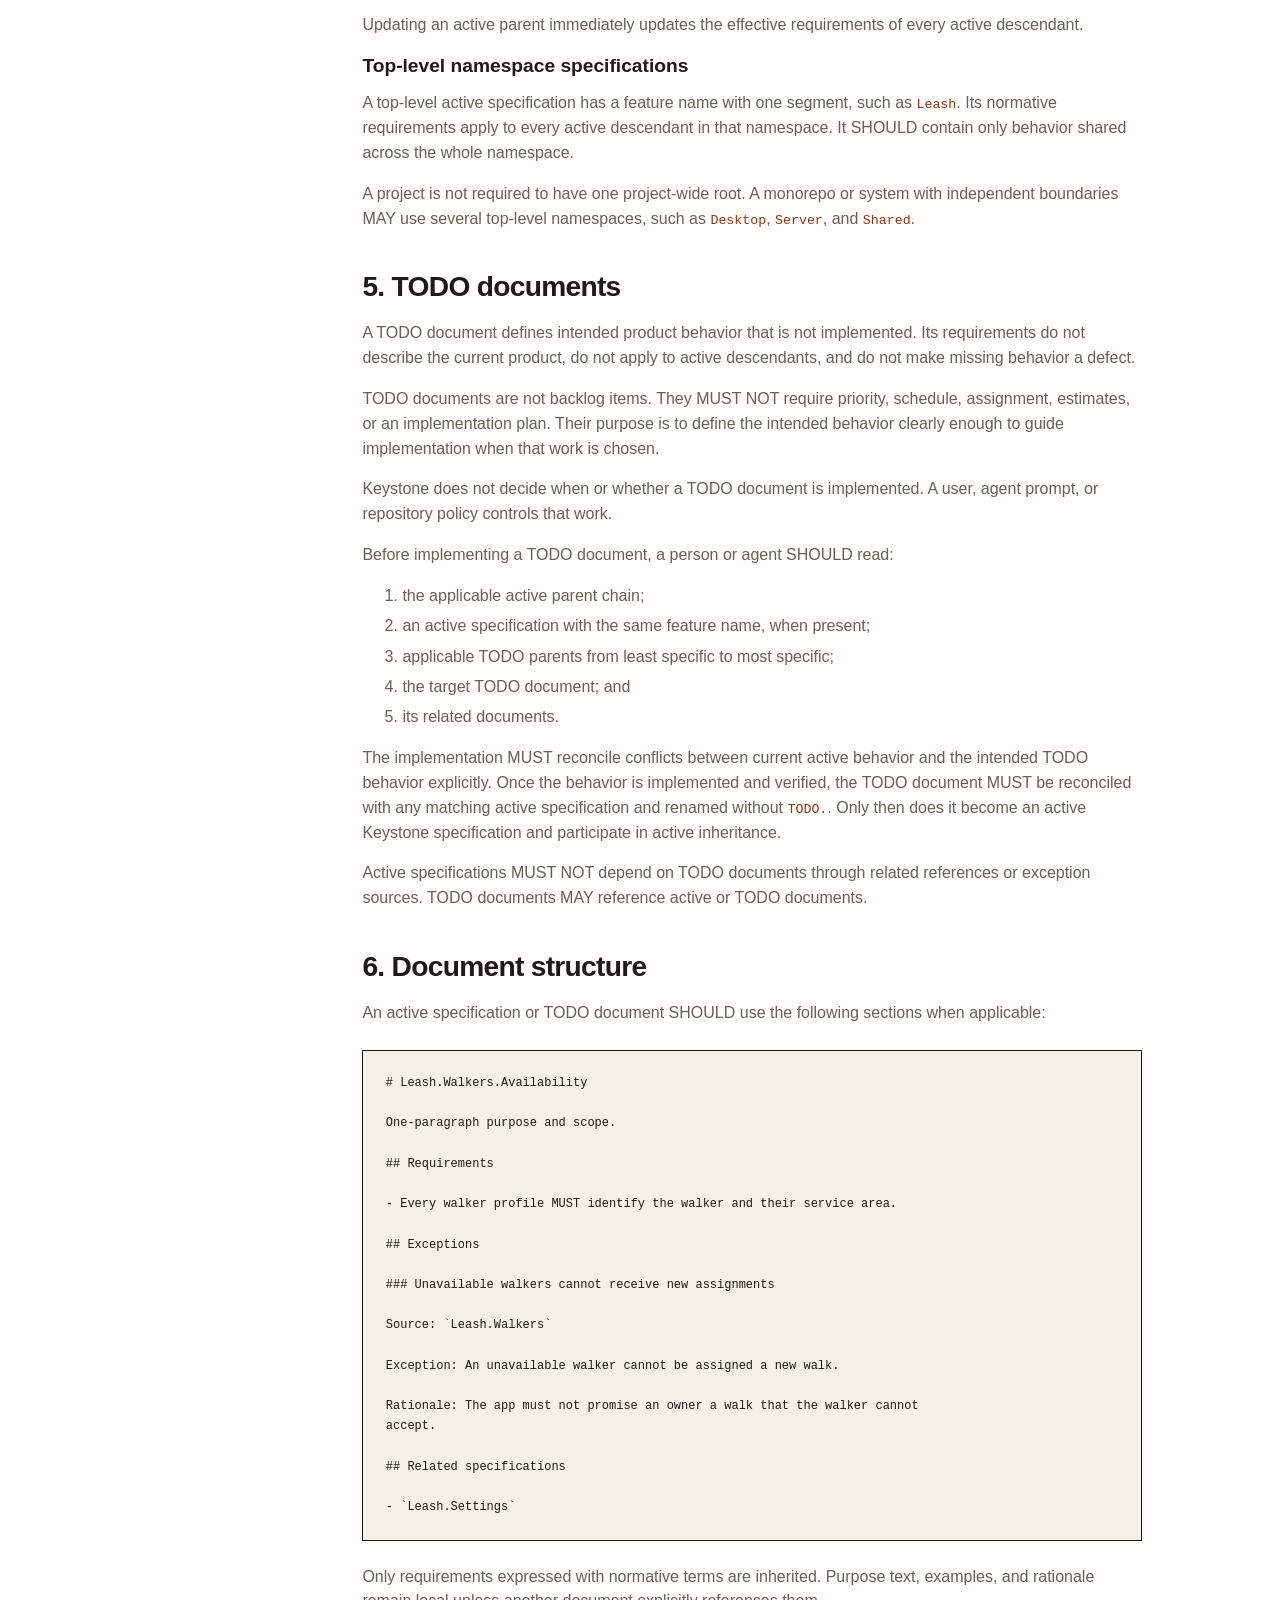
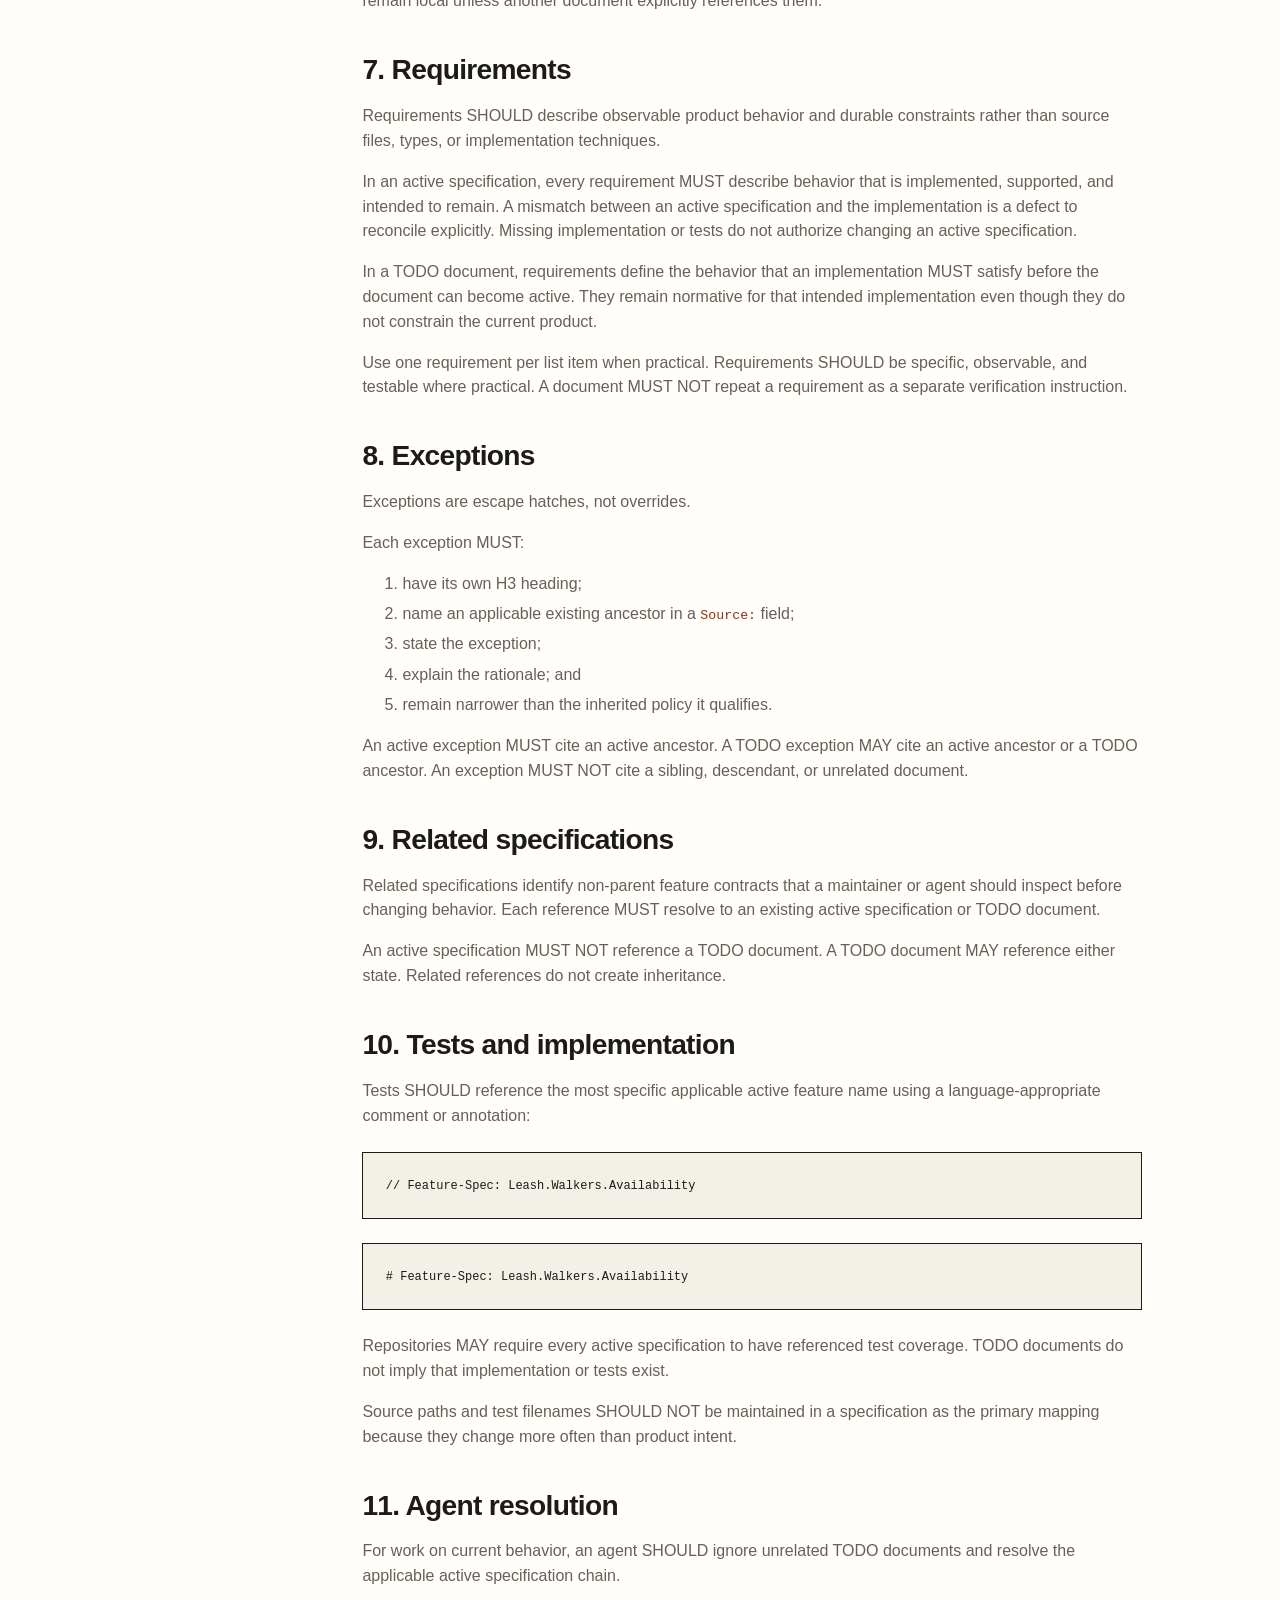
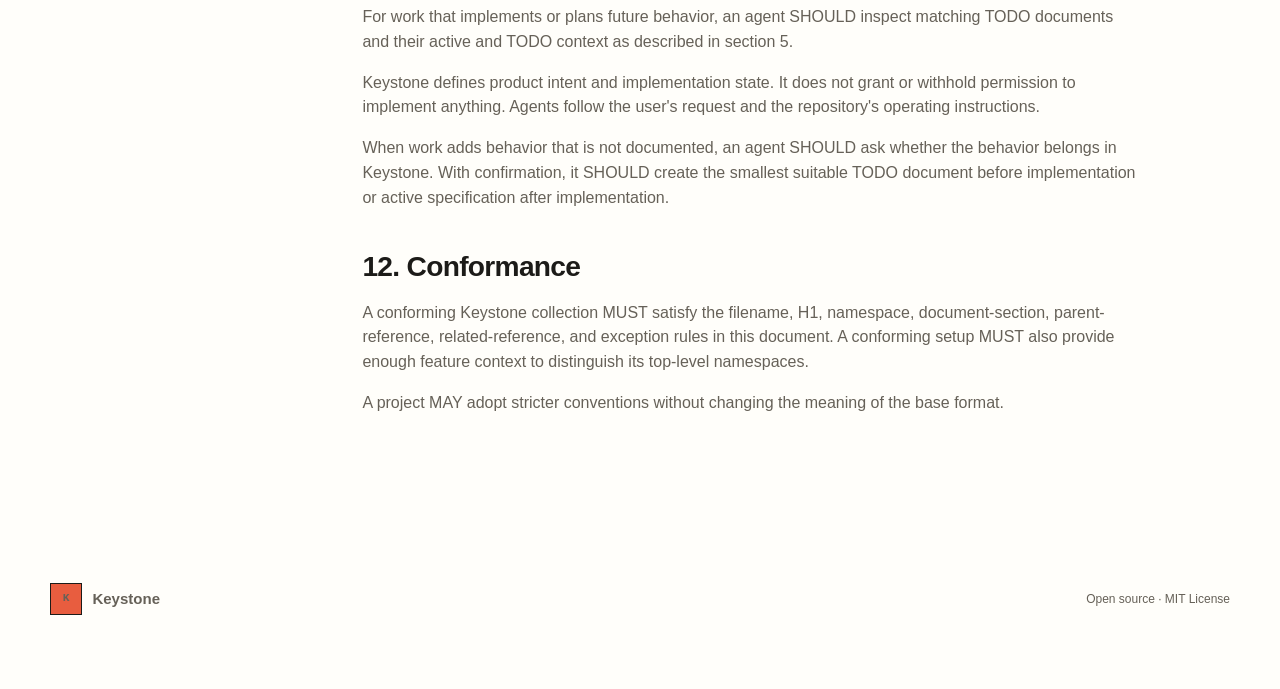
==== commit 3600f839: "feat(spec): define unimplemented product behavior - Add TODO-prefixed product definitions and valida" ====
--- a/site/specification.html
+++ b/site/specification.html
@@ -16,7 +16,7 @@
       <a class="wordmark" href="index.html#top" aria-label="Keystone home">
         <span class="wordmark-mark" aria-hidden="true">K</span>
         <span>Keystone</span>
-        <em>v0.1.0 draft</em>
+        <em>v0.2.0 draft</em>
       </a>
       <nav aria-label="Primary navigation">
         <a href="index.html#why">Why</a>
@@ -29,7 +29,7 @@
     <main class="specification-main" id="main">
       <header class="specification-intro">
         <h1>Keystone specification</h1>
-        <p><strong>Version 0.1.0 (draft).</strong> This page is generated from <code>SPEC.md</code>, the canonical source for the framework.</p>
+        <p><strong>Version 0.2.0 (draft).</strong> This page is generated from <code>SPEC.md</code>, the canonical source for the framework.</p>
         <a class="text-link" href="https://github.com/MichaelWDanko/keystone-feature-spec/blob/main/SPEC.md">View the Markdown source on GitHub</a>
       </header>
 
@@ -39,22 +39,29 @@
           <ol>
             <li><a href="#1-feature-context">1. Feature context</a></li>
             <li><a href="#2-repository-layout">2. Repository layout</a></li>
-            <li><a href="#3-canonical-names">3. Canonical names</a></li>
-            <li><a href="#4-parent-inheritance">4. Parent inheritance</a></li>
-            <li><a href="#5-document-structure">5. Document structure</a></li>
-            <li><a href="#6-requirements">6. Requirements</a></li>
-            <li><a href="#7-exceptions">7. Exceptions</a></li>
-            <li><a href="#8-related-specifications">8. Related specifications</a></li>
-            <li><a href="#9-tests-and-implementation">9. Tests and implementation</a></li>
-            <li><a href="#10-agent-resolution">10. Agent resolution</a></li>
-            <li><a href="#11-conformance">11. Conformance</a></li>
+            <li><a href="#3-feature-names">3. Feature names</a></li>
+            <li><a href="#4-active-parent-inheritance">4. Active parent inheritance</a></li>
+            <li><a href="#5-todo-documents">5. TODO documents</a></li>
+            <li><a href="#6-document-structure">6. Document structure</a></li>
+            <li><a href="#7-requirements">7. Requirements</a></li>
+            <li><a href="#8-exceptions">8. Exceptions</a></li>
+            <li><a href="#9-related-specifications">9. Related specifications</a></li>
+            <li><a href="#10-tests-and-implementation">10. Tests and implementation</a></li>
+            <li><a href="#11-agent-resolution">11. Agent resolution</a></li>
+            <li><a href="#12-conformance">12. Conformance</a></li>
           </ol>
         </aside>
 
         <article class="specification-article">
-          <p>Version 0.1.0 (draft)</p>
-          <p>This document defines the Feature Spec authoring format. The key words <code>MUST</code>, <code>MUST NOT</code>, <code>REQUIRED</code>, <code>SHOULD</code>, <code>SHOULD NOT</code>, and <code>MAY</code> are normative.</p>
-          <p>A Feature Spec collection describes selected essential behavior that is currently implemented, supported, and intended to remain. It need not describe every feature in a project. Planned work, deferred ideas, and retired behavior belong in roadmaps, issue trackers, or project history rather than the active specification.</p>
+          <p>Version 0.2.0 (draft)</p>
+          <p>This document defines the Keystone authoring format. The key words <code>MUST</code>, <code>MUST NOT</code>, <code>REQUIRED</code>, <code>SHOULD</code>, <code>SHOULD NOT</code>, and <code>MAY</code> are normative.</p>
+          <p>Keystone defines the intended shape of a product in plain Markdown. A project can define an entire product or only the features that need a durable contract. Anything not documented remains outside Keystone by design.</p>
+          <p>Documents in <code>feature-spec/</code> have two states:</p>
+          <ul>
+            <li>an unprefixed Markdown file is an active Keystone specification for behavior that is implemented, supported, and intended to remain; and</li>
+            <li>a <code>TODO.*.md</code> file defines intended behavior that has not been implemented and is not yet an active Keystone specification.</li>
+          </ul>
+          <p>Both states keep current and intended product behavior in one discoverable directory. Keystone does not assign, prioritize, or authorize work. A user or repository decides what an agent may implement.</p>
           <section id="1-feature-context">
           <h2>1. Feature context</h2>
           <p>A project SHOULD use root <code>KEYSTONE.md</code> to describe enough feature context for a person or agent to understand what is being built before choosing a feature namespace. The context SHOULD identify:</p>
@@ -68,60 +75,78 @@
           <ul>
             <li><code>README.md</code> is the human-facing overview, setup, and usage guide;</li>
             <li><code>AGENTS.md</code> contains repository-wide working instructions; and</li>
-            <li><code>KEYSTONE.md</code> contains durable feature context plus instructions for finding and applying essential feature requirements.</li>
+            <li><code>KEYSTONE.md</code> contains durable product context plus instructions for finding and applying feature documents.</li>
           </ul>
           <p>The files MAY summarize the same facts, but they MUST NOT contradict one another. <code>KEYSTONE.md</code> SHOULD contain enough context to choose a namespace without requiring an agent to reverse-engineer system boundaries from source files. It MAY link to another document for deeper operational or architectural detail.</p>
-          <p>Project-specific feature context in <code>KEYSTONE.md</code> is descriptive. Essential behavior that a project intends to preserve MUST be expressed as normative requirements in an applicable file under <code>feature-spec/</code>, not only as prose in <code>KEYSTONE.md</code>. This keeps project and namespace navigation separate from the requirements inherited by implementations and tests.</p>
+          <p>Project-specific context in <code>KEYSTONE.md</code> is descriptive. Defined product behavior MUST be expressed as normative requirements in an applicable active or TODO document under <code>feature-spec/</code>, not only as prose in <code>KEYSTONE.md</code>.</p>
           <p>For example, a fictional dog-walking app called Leash could describe three namespace boundaries before defining individual features:</p>
           <pre><code>Leash.Settings.*  shared app settings and safety controls
 Leash.Owners.*    behavior specific to dog owners
 Leash.Walkers.*   behavior specific to dog walkers</code></pre>
-          <p>This context keeps shared app rules separate from requirements that apply only to dog owners or dog walkers.</p>
           </section>
           <section id="2-repository-layout">
           <h2>2. Repository layout</h2>
-          <p>A project adopts Feature Spec by creating a <code>feature-spec/</code> directory. Every Markdown file directly inside that directory defines one specification.</p>
+          <p>A project adopts Keystone by creating a flat <code>feature-spec/</code> directory:</p>
           <pre><code>feature-spec/
   Leash.Settings.md
   Leash.Owners.md
-  Leash.Walkers.md</code></pre>
-          <p>Specifications MUST use a flat directory. Dots in the filename express the namespace. Directories MUST NOT encode specification inheritance.</p>
-          </section>
-          <section id="3-canonical-names">
-          <h2>3. Canonical names</h2>
-          <p>The canonical name is the filename without the <code>.md</code> extension.</p>
+  Leash.Walkers.md
+  TODO.Leash.Walkers.Scheduling.md</code></pre>
+          <p>Every unprefixed Markdown file directly inside the directory defines one active specification. Every Markdown file beginning with <code>TODO.</code> defines one unimplemented feature document. Directories MUST NOT encode specification inheritance or implementation state.</p>
+          </section>
+          <section id="3-feature-names">
+          <h2>3. Feature names</h2>
+          <p>An active specification&#x27;s feature name is its filename without <code>.md</code>:</p>
           <pre><code>Leash.Walkers.md -&gt; Leash.Walkers</code></pre>
-          <p>Each namespace segment MUST contain only ASCII letters, digits, or hyphens and MUST begin with an ASCII letter. Names are case-sensitive.</p>
-          <p>A specification&#x27;s first heading MUST be an H1 whose text exactly matches its canonical name:</p>
-          <pre><code># Leash.Walkers</code></pre>
-          <p>Canonical names replace arbitrary feature identifiers. Requirements, tests, change descriptions, and related specifications SHOULD reference these names.</p>
-          </section>
-          <section id="4-parent-inheritance">
-          <h2>4. Parent inheritance</h2>
-          <p>A specification inherits every normative requirement from each existing parent prefix, ordered from least specific to most specific.</p>
-          <p>The effective specification for <code>Leash.Walkers.Availability</code> is:</p>
-          <ol>
-            <li><code>Leash.md</code>, when present; and</li>
+          <p>A TODO document&#x27;s feature name removes both the <code>TODO.</code> prefix and <code>.md</code>:</p>
+          <pre><code>TODO.Leash.Walkers.Scheduling.md -&gt; Leash.Walkers.Scheduling</code></pre>
+          <p><code>TODO.</code> is file-level implementation state and is not part of the target feature namespace. Each feature-name segment MUST contain only ASCII letters, digits, or hyphens and MUST begin with an ASCII letter. Names are case-sensitive.</p>
+          <p>The first heading MUST be an H1 whose text exactly matches the feature name:</p>
+          <pre><code># Leash.Walkers.Scheduling</code></pre>
+          <p>An active specification and a TODO document MAY have the same feature name. The active file defines current behavior. The TODO file defines an intended replacement or expansion that has not been implemented.</p>
+          <p>Requirements, tests, change descriptions, and related specifications SHOULD reference feature names. References to TODO documents MUST include <code>TODO.</code> when the distinction matters.</p>
+          </section>
+          <section id="4-active-parent-inheritance">
+          <h2>4. Active parent inheritance</h2>
+          <p>An active specification inherits every normative requirement from each active parent prefix, ordered from least specific to most specific.</p>
+          <p>The effective active specification for <code>Leash.Walkers.Availability</code> is:</p>
+          <ol>
+            <li><code>Leash.md</code>, when present;</li>
             <li><code>Leash.Walkers.md</code>, when present; and</li>
             <li><code>Leash.Walkers.Availability.md</code>.</li>
           </ol>
-          <p>Intermediate parents MAY be absent. Every parent that does exist still applies.</p>
-          <p>A child:</p>
+          <p>TODO documents never add requirements to an active specification. Intermediate active parents MAY be absent. Every active parent that exists still applies.</p>
+          <p>An active child:</p>
           <ul>
             <li>MAY add requirements;</li>
             <li>MAY make an inherited requirement stricter;</li>
             <li>MUST NOT silently weaken or contradict an inherited requirement; and</li>
             <li>MUST declare a justified exception when its behavior cannot satisfy an inherited requirement.</li>
           </ul>
-          <p>Updating a parent immediately updates the effective requirements of every descendant.</p>
+          <p>Updating an active parent immediately updates the effective requirements of every active descendant.</p>
           <h3>Top-level namespace specifications</h3>
-          <p>A top-level specification has a canonical name with one segment, such as <code>Leash</code>. Its normative requirements apply to every descendant in that namespace. It SHOULD contain only essential behavior shared across that whole namespace.</p>
-          <p>A project with one clear product boundary MAY use a product-named top-level specification for project-wide requirements. For example, <code>Leash.md</code> can hold requirements inherited by <code>Leash.Owners</code> and <code>Leash.Walkers</code>. <code>KEYSTONE.md</code> would still describe Leash, its runtime surfaces, and what those namespaces represent.</p>
-          <p>A project is not required to have one project-wide root specification. A monorepo or system with independent boundaries MAY use several top-level namespaces, such as <code>Desktop</code>, <code>Server</code>, and <code>Shared</code>. Choose the smallest natural roots that match the behavior being preserved; do not add an artificial common parent only to make every specification descend from one file.</p>
-          </section>
-          <section id="5-document-structure">
-          <h2>5. Document structure</h2>
-          <p>A specification SHOULD use the following sections when applicable:</p>
+          <p>A top-level active specification has a feature name with one segment, such as <code>Leash</code>. Its normative requirements apply to every active descendant in that namespace. It SHOULD contain only behavior shared across the whole namespace.</p>
+          <p>A project is not required to have one project-wide root. A monorepo or system with independent boundaries MAY use several top-level namespaces, such as <code>Desktop</code>, <code>Server</code>, and <code>Shared</code>.</p>
+          </section>
+          <section id="5-todo-documents">
+          <h2>5. TODO documents</h2>
+          <p>A TODO document defines intended product behavior that is not implemented. Its requirements do not describe the current product, do not apply to active descendants, and do not make missing behavior a defect.</p>
+          <p>TODO documents are not backlog items. They MUST NOT require priority, schedule, assignment, estimates, or an implementation plan. Their purpose is to define the intended behavior clearly enough to guide implementation when that work is chosen.</p>
+          <p>Keystone does not decide when or whether a TODO document is implemented. A user, agent prompt, or repository policy controls that work.</p>
+          <p>Before implementing a TODO document, a person or agent SHOULD read:</p>
+          <ol>
+            <li>the applicable active parent chain;</li>
+            <li>an active specification with the same feature name, when present;</li>
+            <li>applicable TODO parents from least specific to most specific;</li>
+            <li>the target TODO document; and</li>
+            <li>its related documents.</li>
+          </ol>
+          <p>The implementation MUST reconcile conflicts between current active behavior and the intended TODO behavior explicitly. Once the behavior is implemented and verified, the TODO document MUST be reconciled with any matching active specification and renamed without <code>TODO.</code>. Only then does it become an active Keystone specification and participate in active inheritance.</p>
+          <p>Active specifications MUST NOT depend on TODO documents through related references or exception sources. TODO documents MAY reference active or TODO documents.</p>
+          </section>
+          <section id="6-document-structure">
+          <h2>6. Document structure</h2>
+          <p>An active specification or TODO document SHOULD use the following sections when applicable:</p>
           <pre><code># Leash.Walkers.Availability
 
 One-paragraph purpose and scope.
@@ -146,56 +171,49 @@
 - `Leash.Settings`</code></pre>
           <p>Only requirements expressed with normative terms are inherited. Purpose text, examples, and rationale remain local unless another document explicitly references them.</p>
           </section>
-          <section id="6-requirements">
-          <h2>6. Requirements</h2>
-          <p>Requirements SHOULD describe observable feature behavior and durable constraints rather than source files, types, or implementation techniques.</p>
-          <p>Every requirement MUST describe behavior that is currently implemented, supported, essential, and intended to remain. Requirements MUST NOT describe planned, deferred, or retired behavior. A collection need not be exhaustive; undocumented behavior does not automatically require a specification. A mismatch between an active specification and the implementation is a defect to reconcile explicitly; missing implementation or tests do not by themselves authorize changing the specification.</p>
-          <p>Use one requirement per list item when practical. This improves review, referencing, testing, and agent comprehension. Requirements SHOULD be specific, observable, and testable where practical. The specification MUST NOT repeat a requirement as a separate verification instruction.</p>
-          </section>
-          <section id="7-exceptions">
-          <h2>7. Exceptions</h2>
+          <section id="7-requirements">
+          <h2>7. Requirements</h2>
+          <p>Requirements SHOULD describe observable product behavior and durable constraints rather than source files, types, or implementation techniques.</p>
+          <p>In an active specification, every requirement MUST describe behavior that is implemented, supported, and intended to remain. A mismatch between an active specification and the implementation is a defect to reconcile explicitly. Missing implementation or tests do not authorize changing an active specification.</p>
+          <p>In a TODO document, requirements define the behavior that an implementation MUST satisfy before the document can become active. They remain normative for that intended implementation even though they do not constrain the current product.</p>
+          <p>Use one requirement per list item when practical. Requirements SHOULD be specific, observable, and testable where practical. A document MUST NOT repeat a requirement as a separate verification instruction.</p>
+          </section>
+          <section id="8-exceptions">
+          <h2>8. Exceptions</h2>
           <p>Exceptions are escape hatches, not overrides.</p>
           <p>Each exception MUST:</p>
           <ol>
             <li>have its own H3 heading;</li>
-            <li>name an existing ancestor in a <code>Source:</code> field;</li>
+            <li>name an applicable existing ancestor in a <code>Source:</code> field;</li>
             <li>state the exception;</li>
             <li>explain the rationale; and</li>
             <li>remain narrower than the inherited policy it qualifies.</li>
           </ol>
-          <p>An exception MUST NOT cite a sibling, descendant, or unrelated specification.</p>
-          </section>
-          <section id="8-related-specifications">
-          <h2>8. Related specifications</h2>
-          <p>Related specifications identify non-parent feature contracts that a maintainer or agent should inspect before changing behavior. Each reference MUST resolve to an existing canonical name.</p>
-          <p>Related references do not create inheritance.</p>
-          </section>
-          <section id="9-tests-and-implementation">
-          <h2>9. Tests and implementation</h2>
-          <p>Tests SHOULD reference the most specific applicable canonical name using a language-appropriate comment or annotation:</p>
+          <p>An active exception MUST cite an active ancestor. A TODO exception MAY cite an active ancestor or a TODO ancestor. An exception MUST NOT cite a sibling, descendant, or unrelated document.</p>
+          </section>
+          <section id="9-related-specifications">
+          <h2>9. Related specifications</h2>
+          <p>Related specifications identify non-parent feature contracts that a maintainer or agent should inspect before changing behavior. Each reference MUST resolve to an existing active specification or TODO document.</p>
+          <p>An active specification MUST NOT reference a TODO document. A TODO document MAY reference either state. Related references do not create inheritance.</p>
+          </section>
+          <section id="10-tests-and-implementation">
+          <h2>10. Tests and implementation</h2>
+          <p>Tests SHOULD reference the most specific applicable active feature name using a language-appropriate comment or annotation:</p>
           <pre><code>// Feature-Spec: Leash.Walkers.Availability</code></pre>
           <pre><code># Feature-Spec: Leash.Walkers.Availability</code></pre>
-          <p>Repositories MAY require every specification to have referenced test coverage. A test can reference more than one specification when it provides meaningful evidence for each.</p>
-          <p>Source paths and test filenames SHOULD NOT be maintained in the specification as the primary mapping because they change more often than feature intent.</p>
-          </section>
-          <section id="10-agent-resolution">
-          <h2>10. Agent resolution</h2>
-          <p>Before changing a documented feature, an agent SHOULD:</p>
-          <ol>
-            <li>identify the most specific affected specification;</li>
-            <li>resolve and read all existing namespace parents;</li>
-            <li>read the target specification;</li>
-            <li>read its related specifications;</li>
-            <li>identify the effective inherited requirements;</li>
-            <li>preserve or deliberately update test coverage; and</li>
-            <li>record any approved requirement change or exception in the specification.</li>
-          </ol>
-          <p>Agents MUST NOT treat missing implementation or missing tests as evidence that a documented capability is obsolete.</p>
-          <p>When a requested change adds a new feature or materially expands behavior that is not covered by the applicable specifications, an agent MUST ask the user whether the behavior should be in Keystone&#x27;s scope. The agent SHOULD propose the smallest suitable namespace, requirements, and related specifications. If the user confirms that it should be in scope, the agent MUST receive explicit confirmation of the proposed specification change before writing it. If the user declines, the behavior remains outside the documented collection.</p>
-          </section>
-          <section id="11-conformance">
-          <h2>11. Conformance</h2>
-          <p>A conforming Feature Spec collection MUST satisfy the filename, H1, namespace, document-section, parent-reference, related-reference, and exception rules in this document. A conforming Keystone setup MUST also give agents feature context that is sufficient to distinguish the surfaces represented by its top-level namespaces.</p>
+          <p>Repositories MAY require every active specification to have referenced test coverage. TODO documents do not imply that implementation or tests exist.</p>
+          <p>Source paths and test filenames SHOULD NOT be maintained in a specification as the primary mapping because they change more often than product intent.</p>
+          </section>
+          <section id="11-agent-resolution">
+          <h2>11. Agent resolution</h2>
+          <p>For work on current behavior, an agent SHOULD ignore unrelated TODO documents and resolve the applicable active specification chain.</p>
+          <p>For work that implements or plans future behavior, an agent SHOULD inspect matching TODO documents and their active and TODO context as described in section 5.</p>
+          <p>Keystone defines product intent and implementation state. It does not grant or withhold permission to implement anything. Agents follow the user&#x27;s request and the repository&#x27;s operating instructions.</p>
+          <p>When work adds behavior that is not documented, an agent SHOULD ask whether the behavior belongs in Keystone. With confirmation, it SHOULD create the smallest suitable TODO document before implementation or active specification after implementation.</p>
+          </section>
+          <section id="12-conformance">
+          <h2>12. Conformance</h2>
+          <p>A conforming Keystone collection MUST satisfy the filename, H1, namespace, document-section, parent-reference, related-reference, and exception rules in this document. A conforming setup MUST also provide enough feature context to distinguish its top-level namespaces.</p>
           <p>A project MAY adopt stricter conventions without changing the meaning of the base format.</p>
           </section>
         </article>
